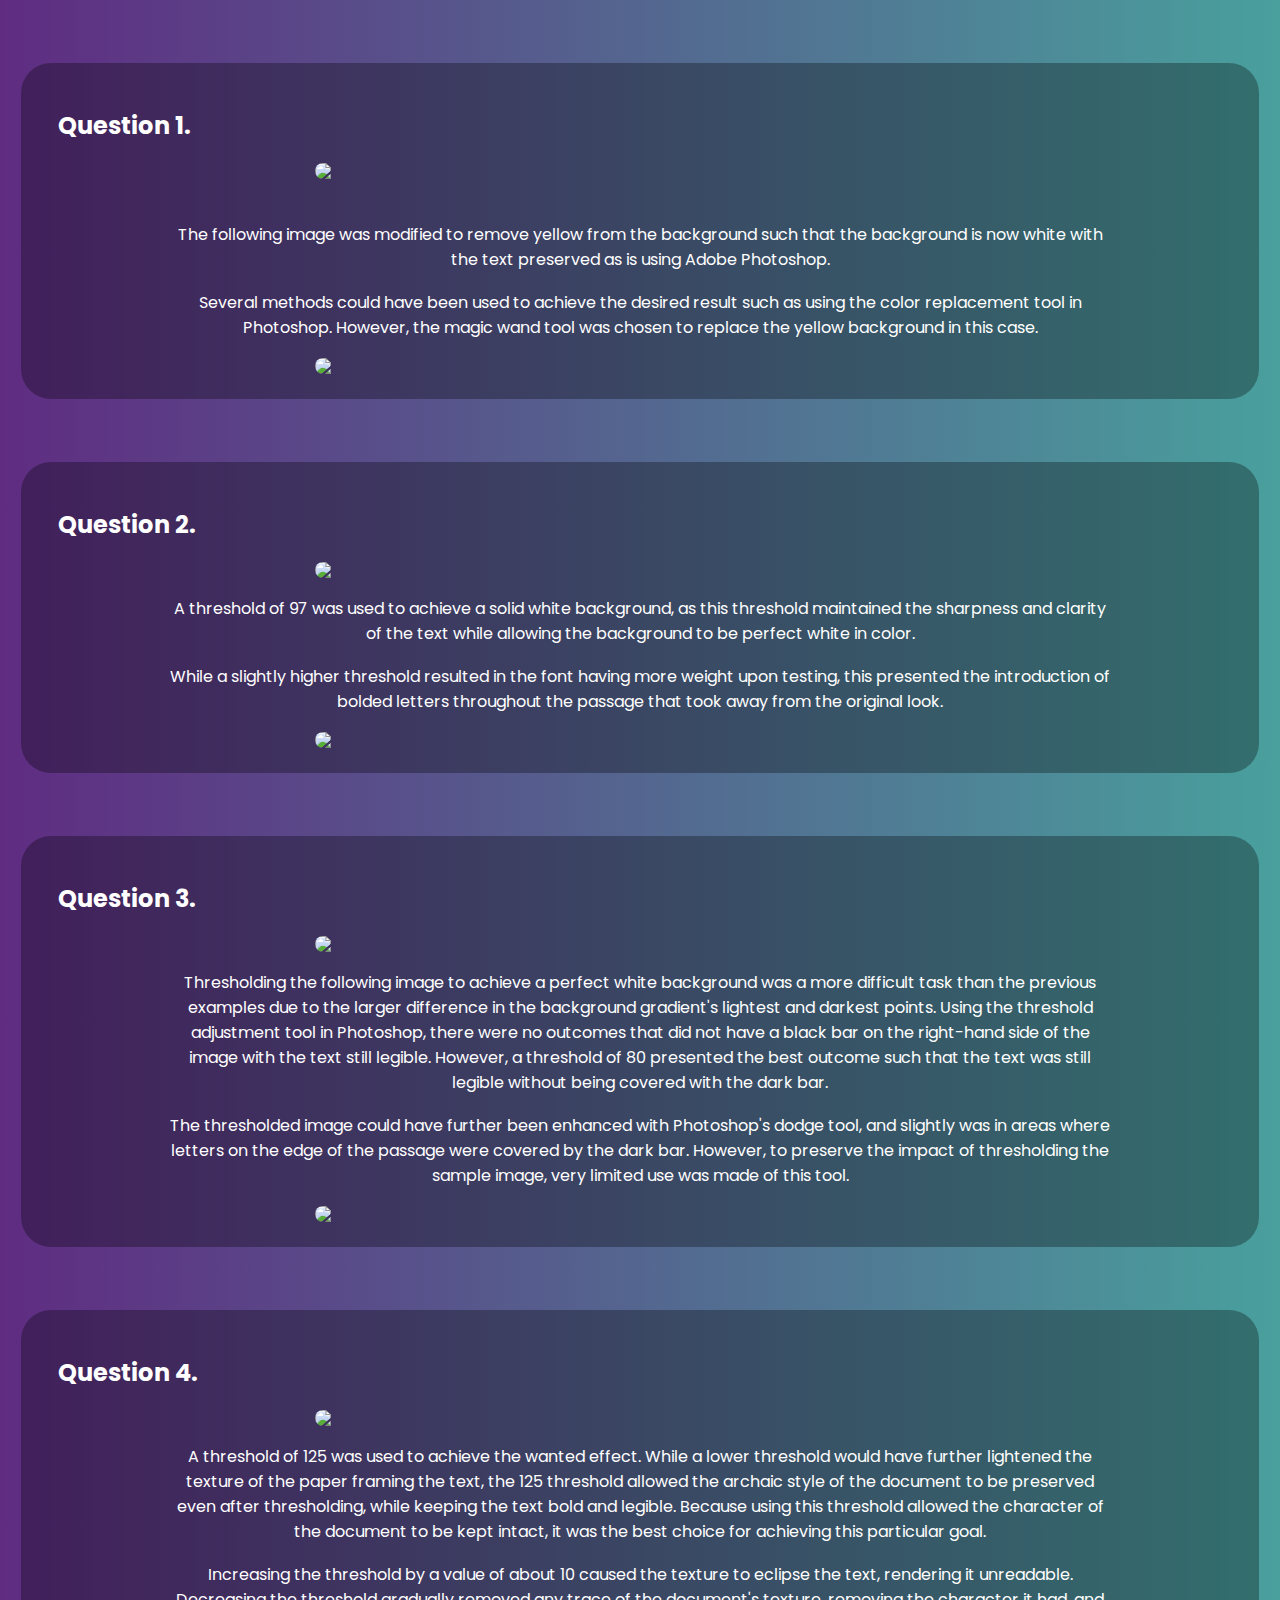
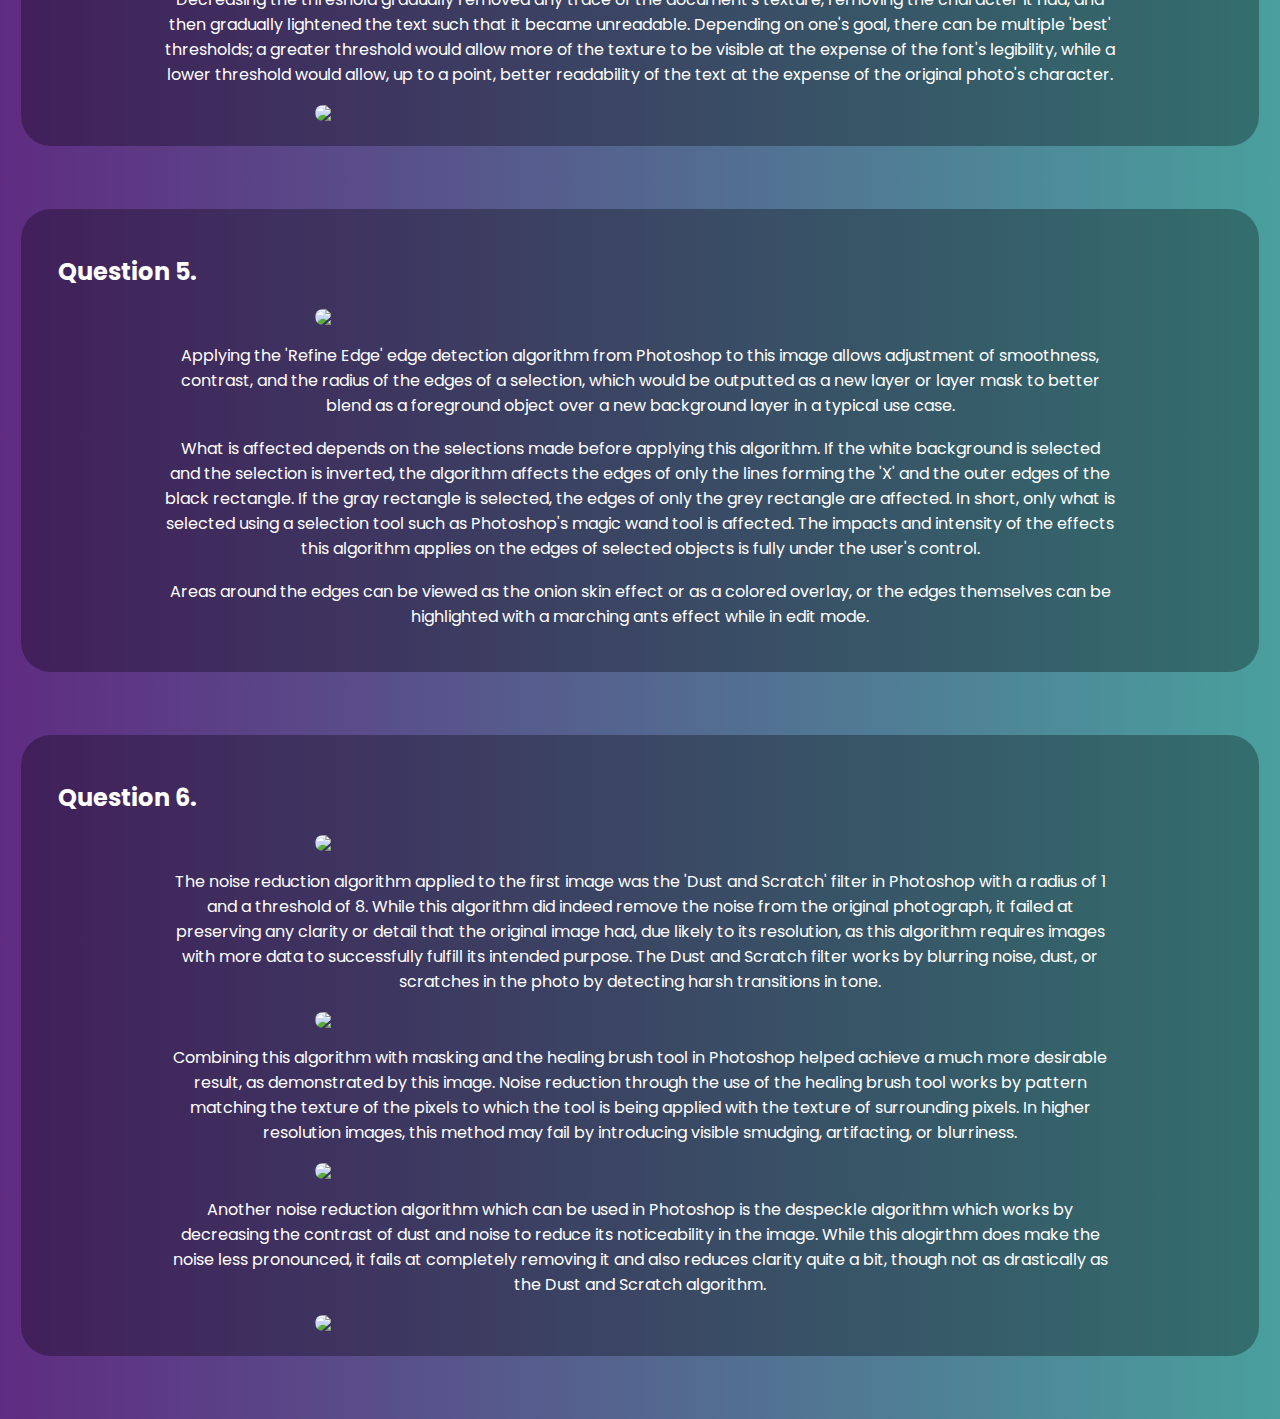
==== A2.html @ 1d4186e1 "Add files via upload" ====
<!DOCTYPE html>
<html lang="en">
<head>
    <meta charset="UTF-8">
    <meta name="viewport" content="width=device-width, initial-scale=1.0">
    <title>Assignment 2</title>
    <link rel="stylesheet" href="styles_secondary.css">
</head>
<body>
    <div id="Q1">
        <h2>
            Question 1.
        </h2>
        <img src = "./Media/A2/text1.png">
        <br>
        <p>
            The following image was modified to remove yellow from the background such that the background is now white with the text preserved as is using Adobe Photoshop.
        </p>
        <p>
            Several methods could have been used to achieve the desired result such as using the color replacement tool in Photoshop.
            However, the magic wand tool was chosen to replace the yellow background in this case.
        </p>
        <img src = "./Media/A2/Q1.jpg">
    </div>

    <div id="Q2">
        <h2>
            Question 2.
        </h2>
        <img src="./Media/A2/t2.png">
        <p>
            A threshold of 97 was used to achieve a solid white background, as this threshold maintained the sharpness and clarity of the text while allowing the background to be perfect white in color.
        </p>
        <p>
            While a slightly higher threshold resulted in the font having more weight upon testing, this presented the introduction of bolded letters throughout the passage that took away from the original look.
        </p>
        
        <img src="./Media/A2/Q2_T97.jpg">
    </div>

    <div id="Q3">
        <h2>
            Question 3.
        </h2>
        <img src="./Media/A2/t3.png">
        <p>
            Thresholding the following image to achieve a perfect white background was a more difficult task than the previous examples due to the larger difference in the background gradient's 
            lightest and darkest points. Using the threshold adjustment tool in Photoshop, there were no outcomes that did not have a black bar on the right-hand side of the image with the text still legible. However, a threshold of 80
            presented the best outcome such that the text was still legible without being covered with the dark bar.
        </p>
        <p>
            The thresholded image could have further been enhanced with Photoshop's dodge tool, and slightly was in areas where letters on the edge of the passage were covered by the dark bar. However, to preserve the impact of 
            thresholding the sample image, very limited use was made of this tool.
        </p>
        <img src="./Media/A2/Q3_T80.jpg">
    </div>

    <div id="Q4">
        <h2>
            Question 4.
        </h2>
        <img src="./Media/A2/barbotan.jpg">
        <p>
            A threshold of 125 was used to achieve the wanted effect. While a lower threshold would have further lightened the texture of the paper framing the text, the 125 threshold allowed the 
            archaic style of the document to be preserved even after thresholding, while keeping the text bold and legible. Because using this threshold allowed the character of the document to be 
            kept intact, it was the best choice for achieving this particular goal.
        </p>
        <p>
            Increasing the threshold by a value of about 10 caused the texture to eclipse the text, rendering it unreadable. Decreasing the threshold gradually removed any trace of the
            document's texture, removing the character it had, and then gradually lightened the text such that it became unreadable. Depending on one's goal, there can be multiple 'best' thresholds;
            a greater threshold would allow more of the texture to be visible at the expense of the font's legibility, while a lower threshold would allow, up to a point, better readability
            of the text at the expense of the original photo's character. 

        </p>
        <img src = "./Media/A2/Q4_T125.jpg">
    </div>

    <div id="Q5">
        <h2>
            Question 5.
        </h2>
        <img src="./Media/A2/lines.png">
        <p>
            Applying the 'Refine Edge' edge detection algorithm from Photoshop to this image allows adjustment of smoothness, contrast, and the radius of the edges of a selection, which would
            be outputted as a new layer or layer mask to better blend as a foreground object over a new background layer in a typical use case.
        </p>
        <p>
            What is affected depends on the selections made before applying this algorithm. If the white background is selected and the selection is inverted, the algorithm affects the edges
            of only the lines forming the 'X' and the outer edges of the black rectangle. If the gray rectangle is selected, the edges of only the grey rectangle are affected. In short, only what is selected
            using a selection tool such as Photoshop's magic wand tool is affected. The impacts and intensity of the effects this algorithm applies on the edges of selected objects is fully under the user's control.  
        </p>

        <p>
            Areas around the edges can be viewed as the onion skin effect or as a colored overlay, or the edges themselves can be highlighted with a marching ants effect while in edit mode.
        </p>
    </div>

    <div id="Q6">
        <h2>
            Question 6.
        </h2>
        <img src = "./Media/A2/towera.png">
        <p>
            The noise reduction algorithm applied to the first image was the 'Dust and Scratch' filter in Photoshop with a radius of 1 and a threshold of 8. While this algorithm did indeed remove the noise from the original photograph, it failed
            at preserving any clarity or detail that the original image had, due likely to its resolution, as this algorithm requires images with more data to successfully fulfill its intended purpose. The Dust and Scratch filter works by blurring 
            noise, dust, or scratches in the photo by detecting harsh transitions in tone.
        </p>
        <img src = "./Media/A2/DustScratches.jpg">
        <p>
            Combining this algorithm with masking and the healing brush tool in Photoshop helped achieve a much more desirable result, as demonstrated by this image. Noise reduction through the use of the healing brush tool works by pattern
            matching the texture of the pixels to which the tool is being applied with the texture of surrounding pixels. In higher resolution images, this method may fail by introducing visible smudging, artifacting, or blurriness.
        </p>
        <img src = "./Media/A2/DustScratches2.jpg">

        <p>
            Another noise reduction algorithm which can be used in Photoshop is the despeckle algorithm which works by decreasing the contrast of dust and noise to reduce its noticeability in the image. While this alogirthm does make 
            the noise less pronounced, it fails at completely removing it and also reduces clarity quite a bit, though not as drastically as the Dust and Scratch algorithm.
        </p>

        <img src="./Media/A2/DustScratches3.jpg">
    </div>
    
</body>
</html>
---- styles_secondary.css ----
@import url('https://fonts.googleapis.com/css2?family=Poppins:wght@300;400&display=swap');
html{
    box-sizing: border-box;
    margin: 0;
    padding: 0;
    background: #5f2c82;
    background: -webkit-linear-gradient(to right, #49a09d, #5f2c82);
    background: linear-gradient(to left, #49a09d, #5f2c82); 
    font-family: 'Poppins', sans-serif;
    color: white;
}


#About, #Contact{
    margin: 2% 30% 0px 30%;
    background-color: rgba(0, 0, 0, 0.3);
    padding: 2%;
    padding-top: 1%;
    border-radius: 30px;
    text-align: center;
    }

#about-img, #contact-img{
    font-size: 100px;
    text-align: center;
    margin-top: 8%;
    }

#Q1, #Q2, #Q3, #Q4, #Q5, #Q6{
    text-align: center;
    background-color: rgba(0, 0, 0, 0.3);
    margin: 5% 1% 5% 1%;
    padding: 2%;
    border-radius: 30px;
}

img{
    display: block;
    border-radius: 20px;
    margin-left: auto;
    margin-right: auto;
    width: 650px;
}

p{
    padding-left: 10%;
    padding-right: 10%;
    margin-top: 1.5%;
    margin-bottom: 1.5%;
}

h2{
    text-align: left;
    padding-left: 1%;
}
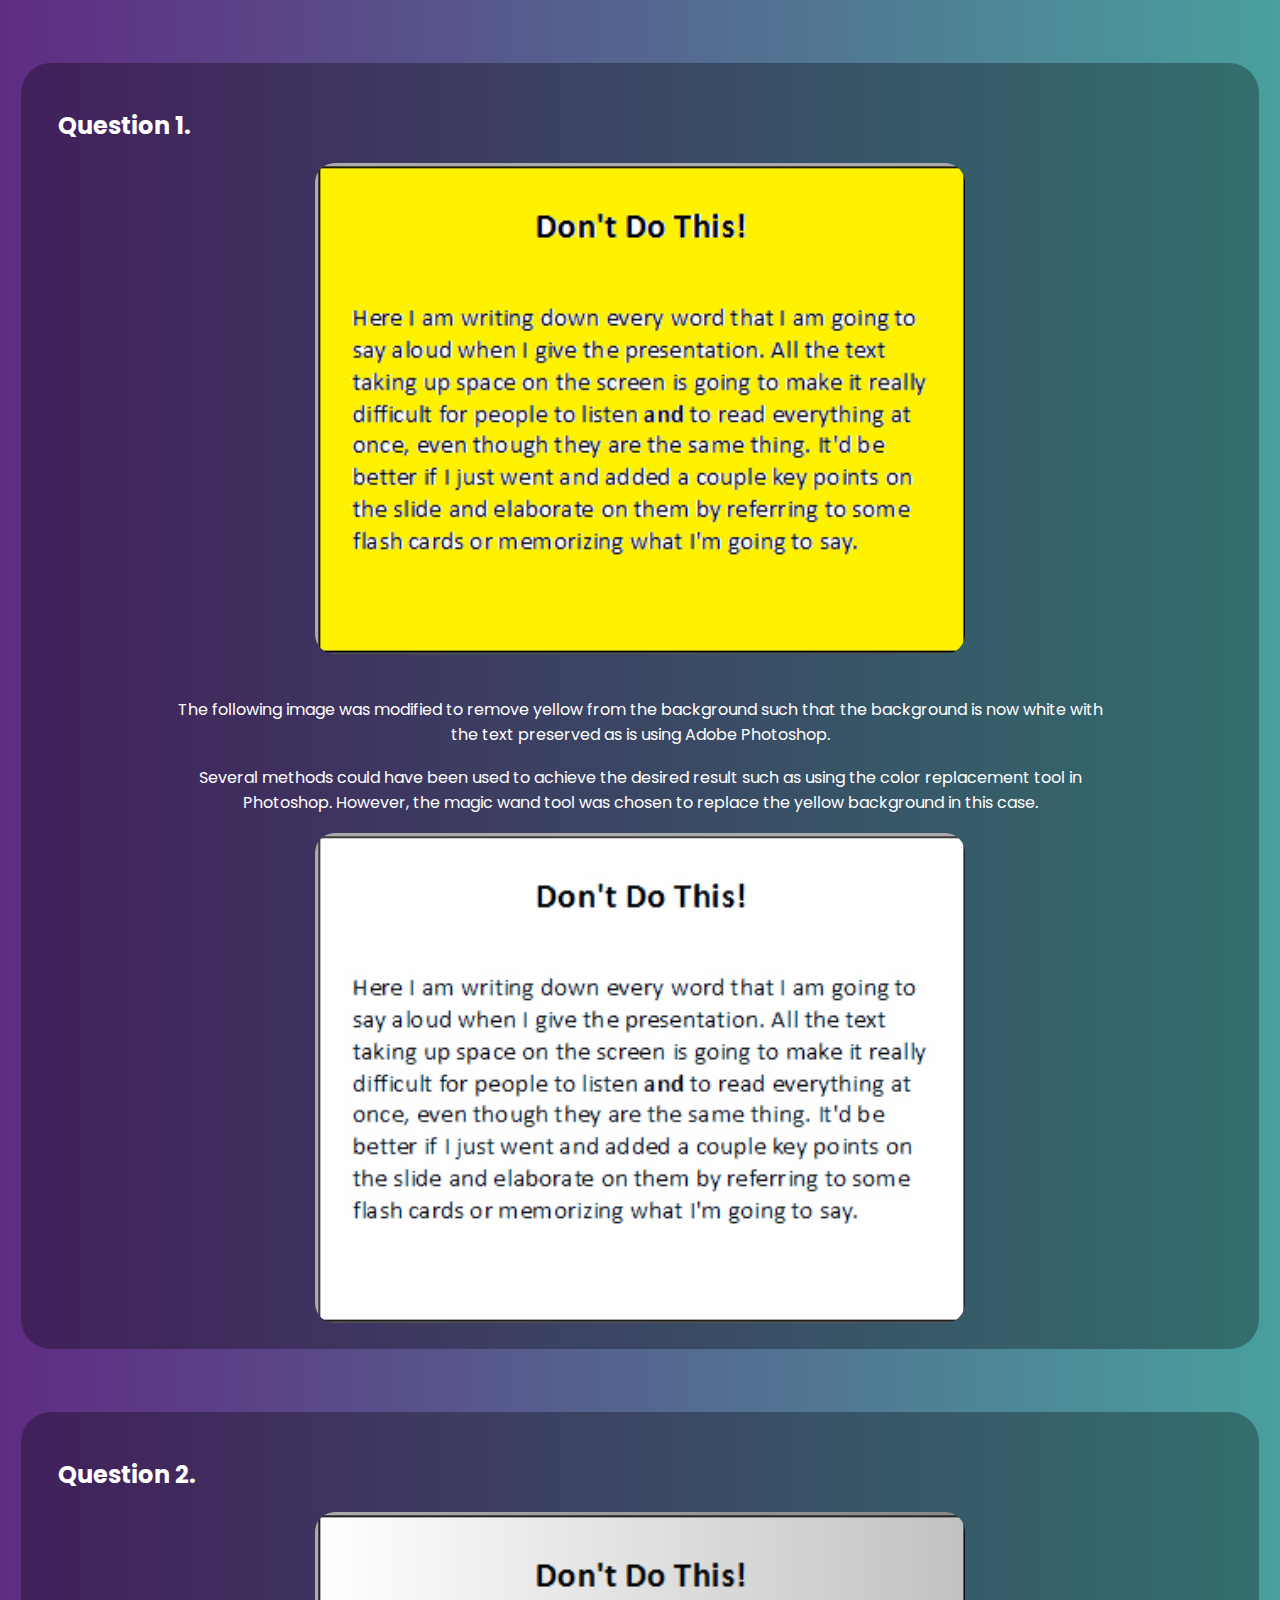
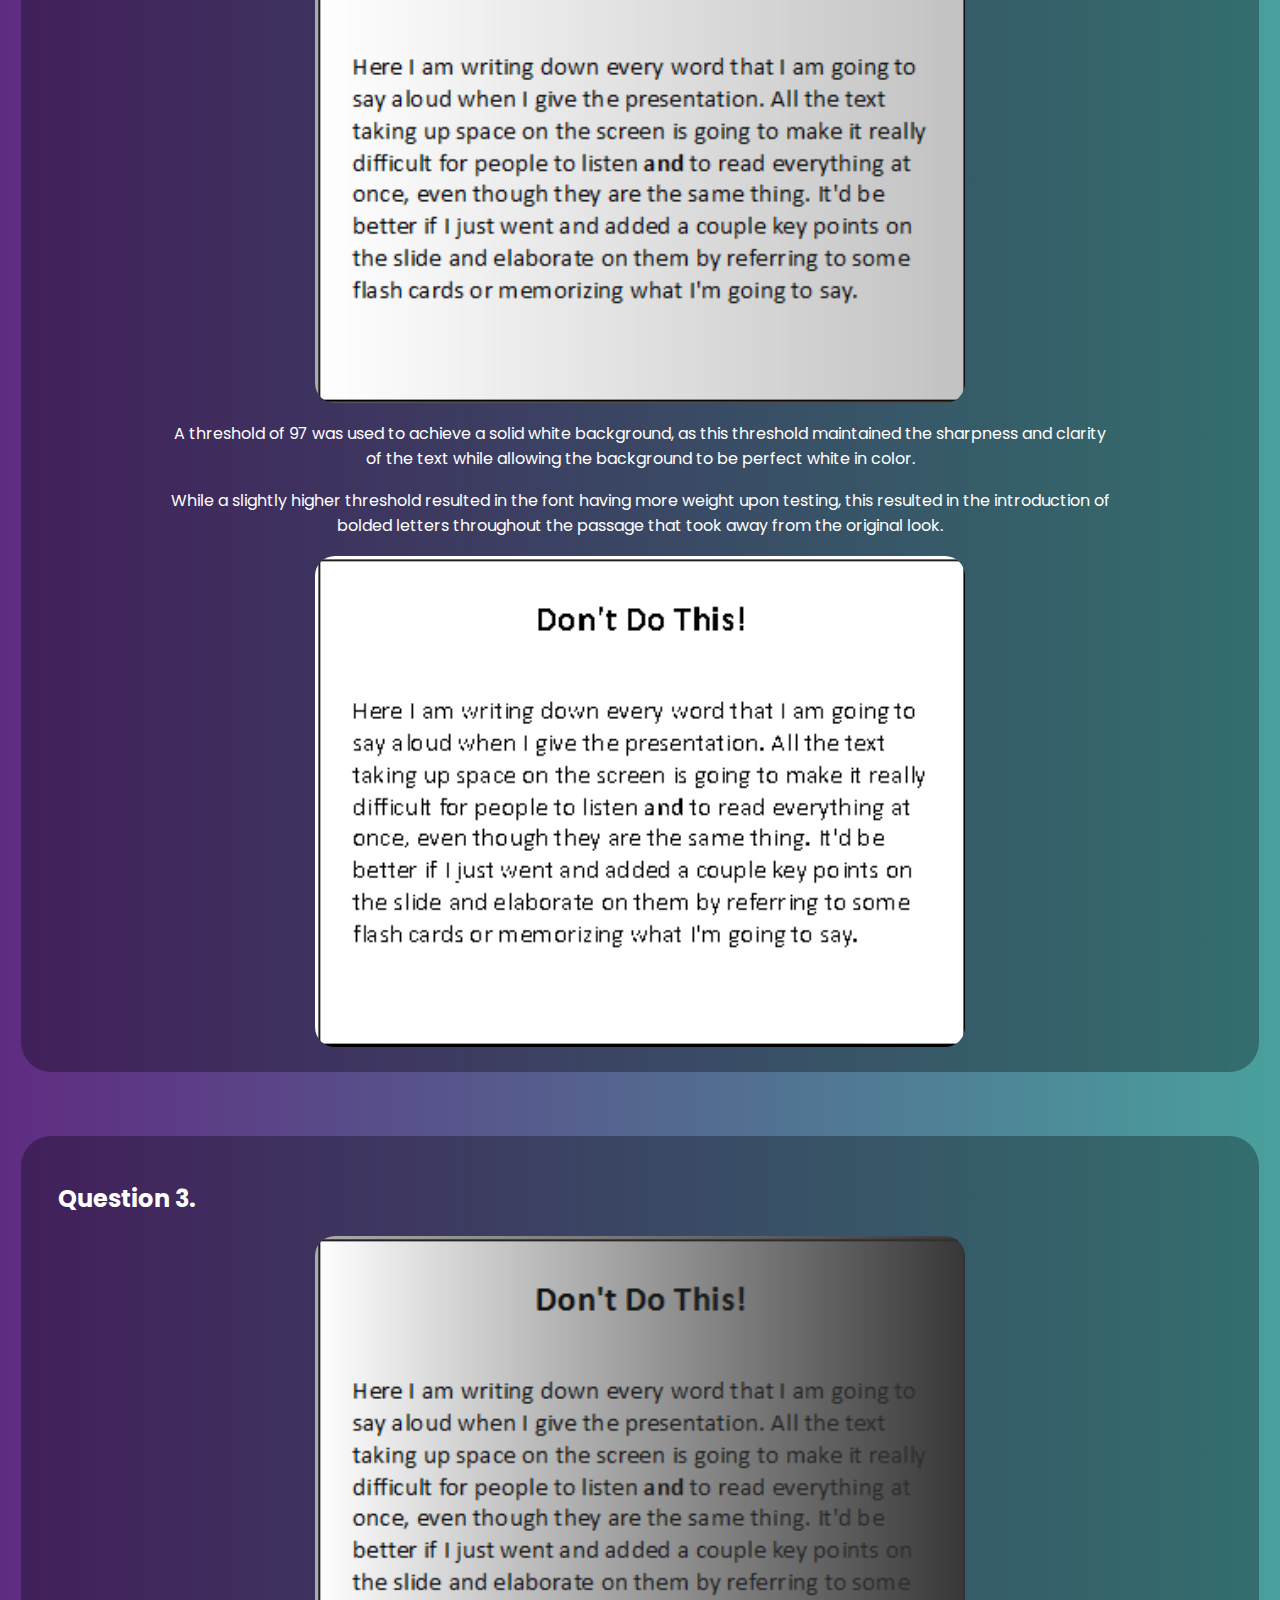
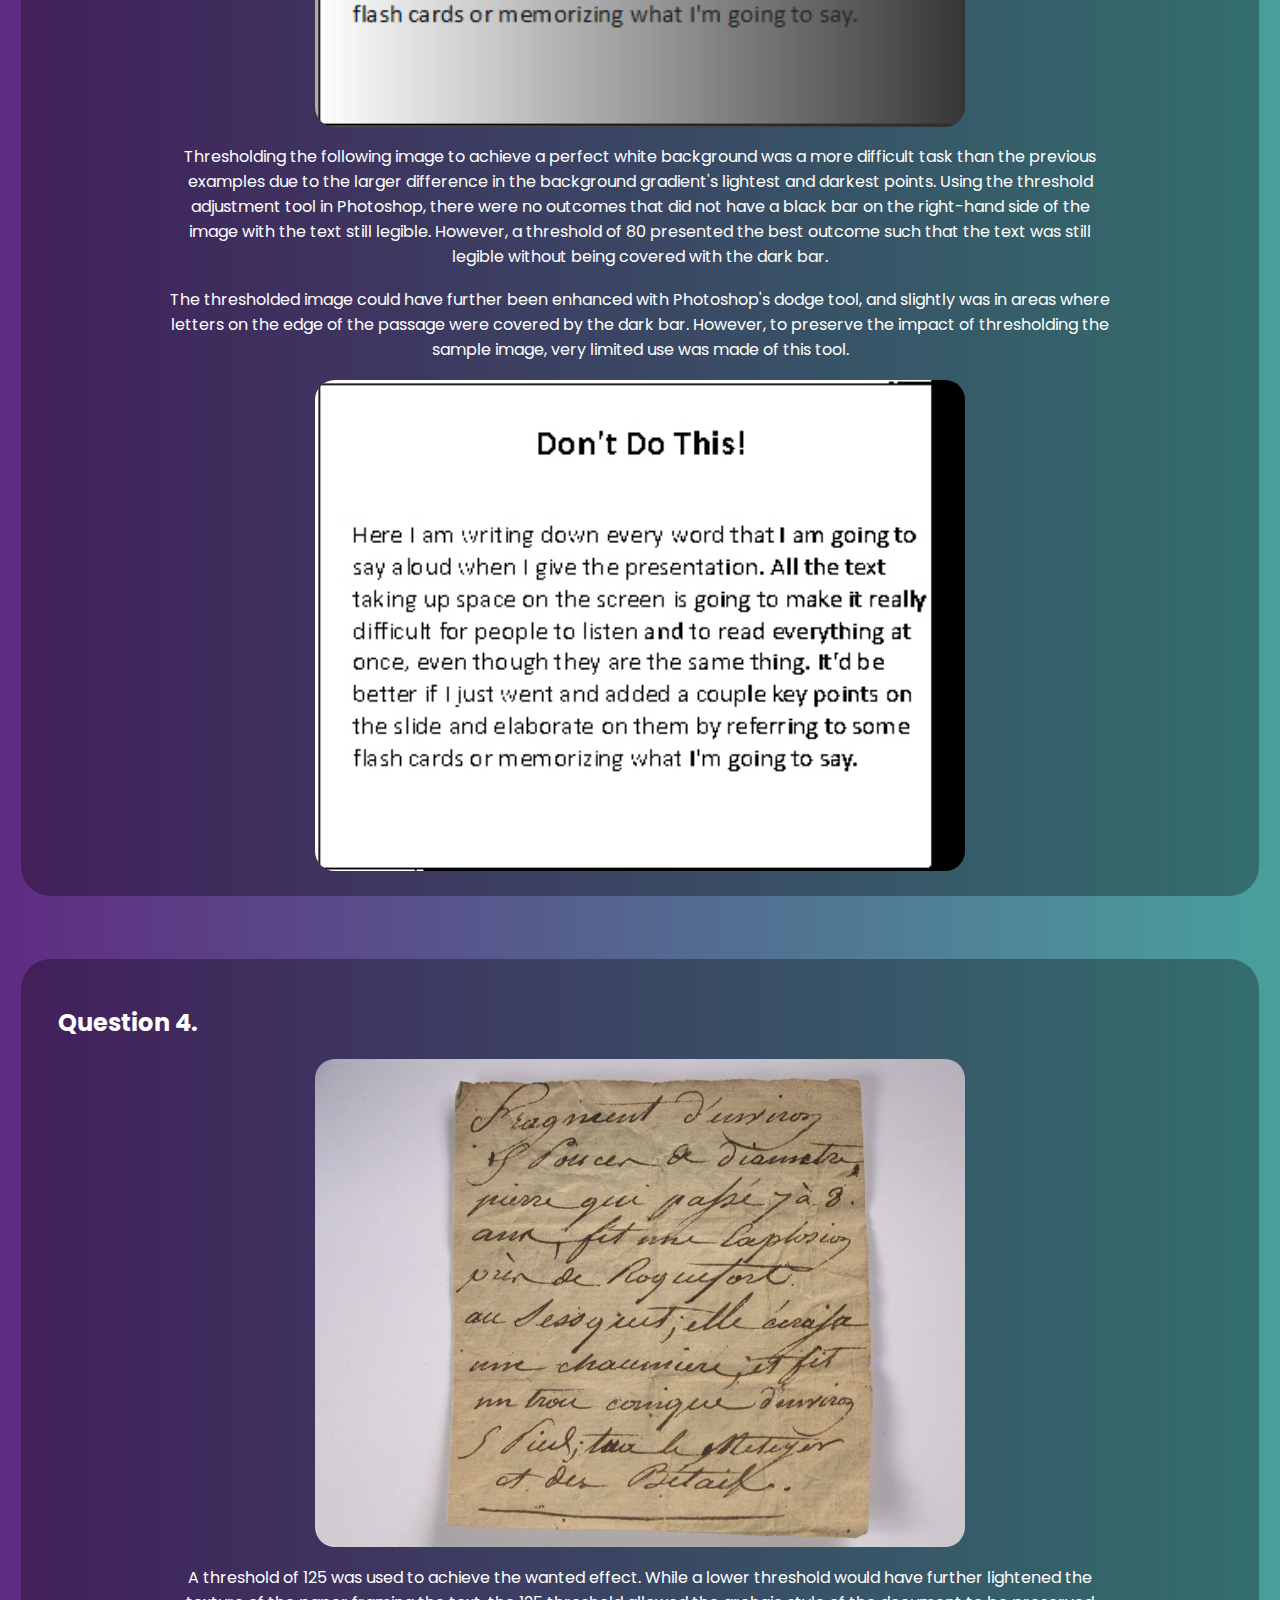
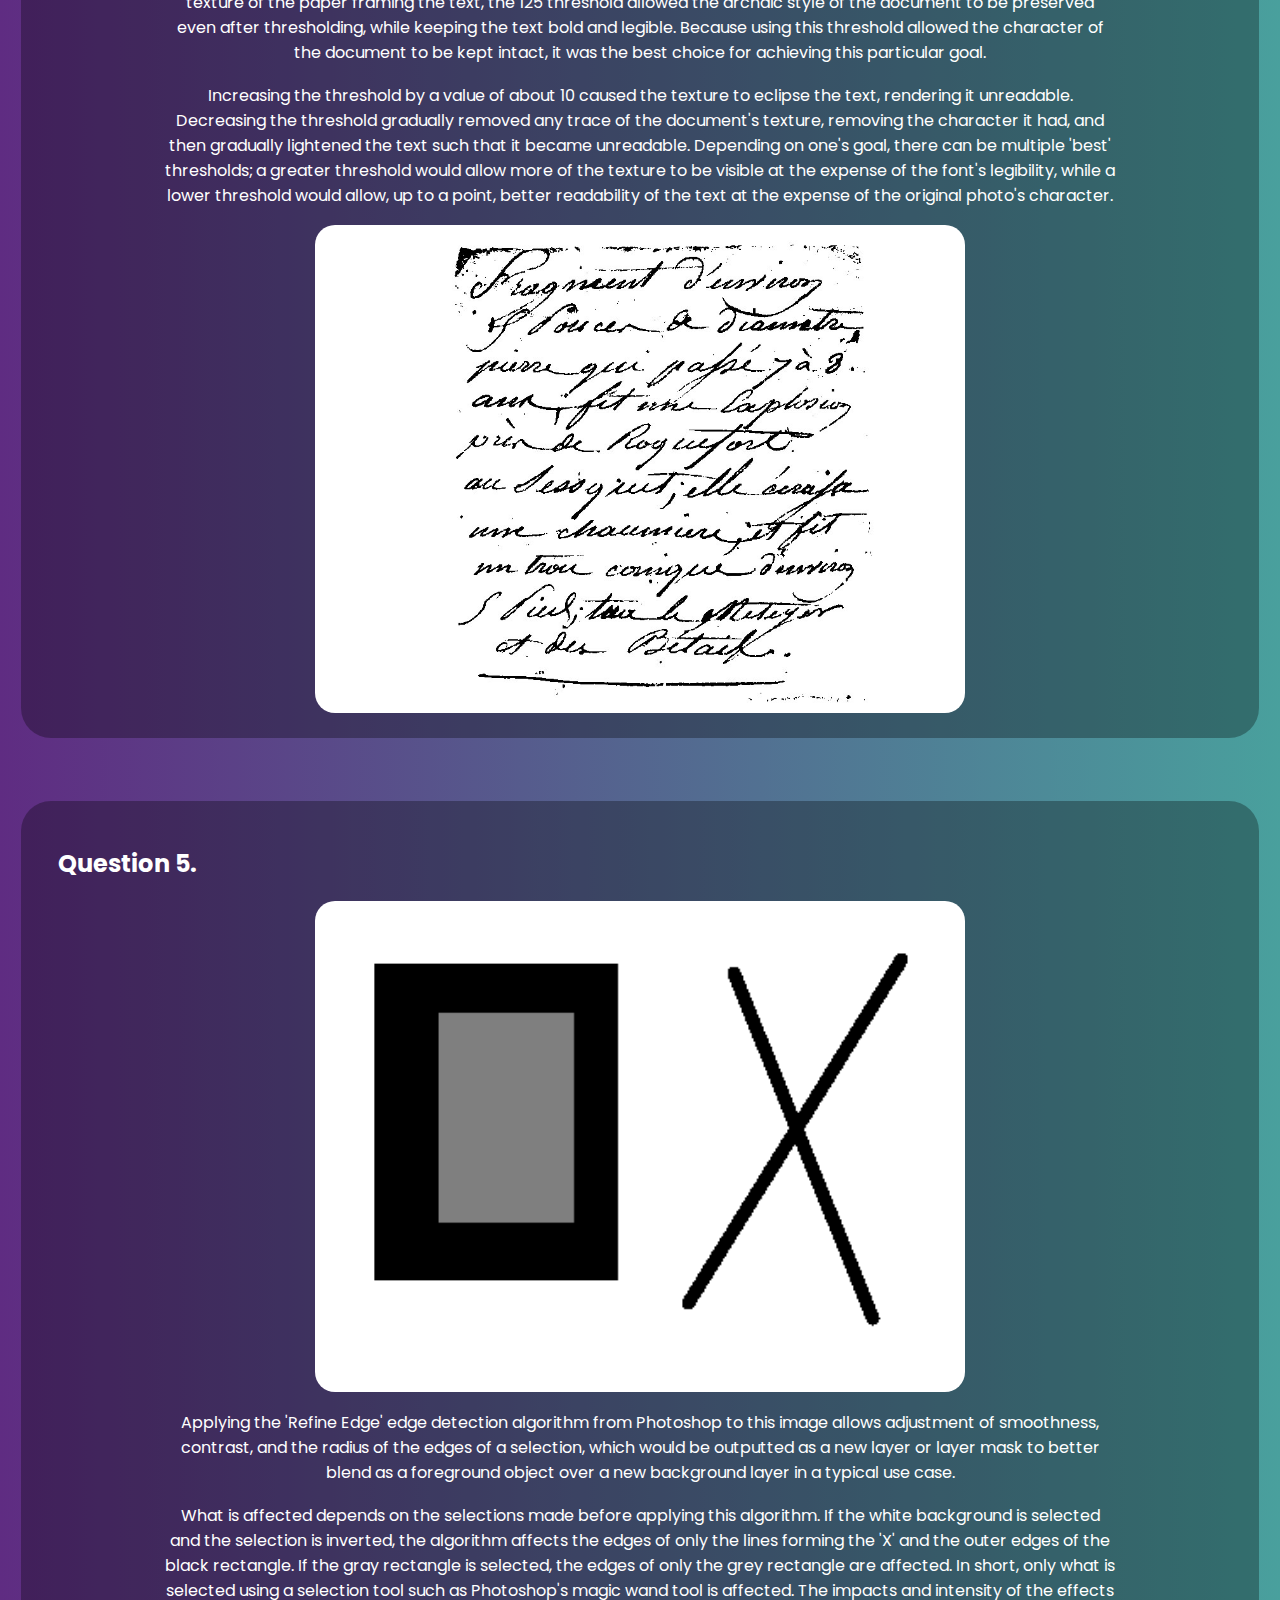
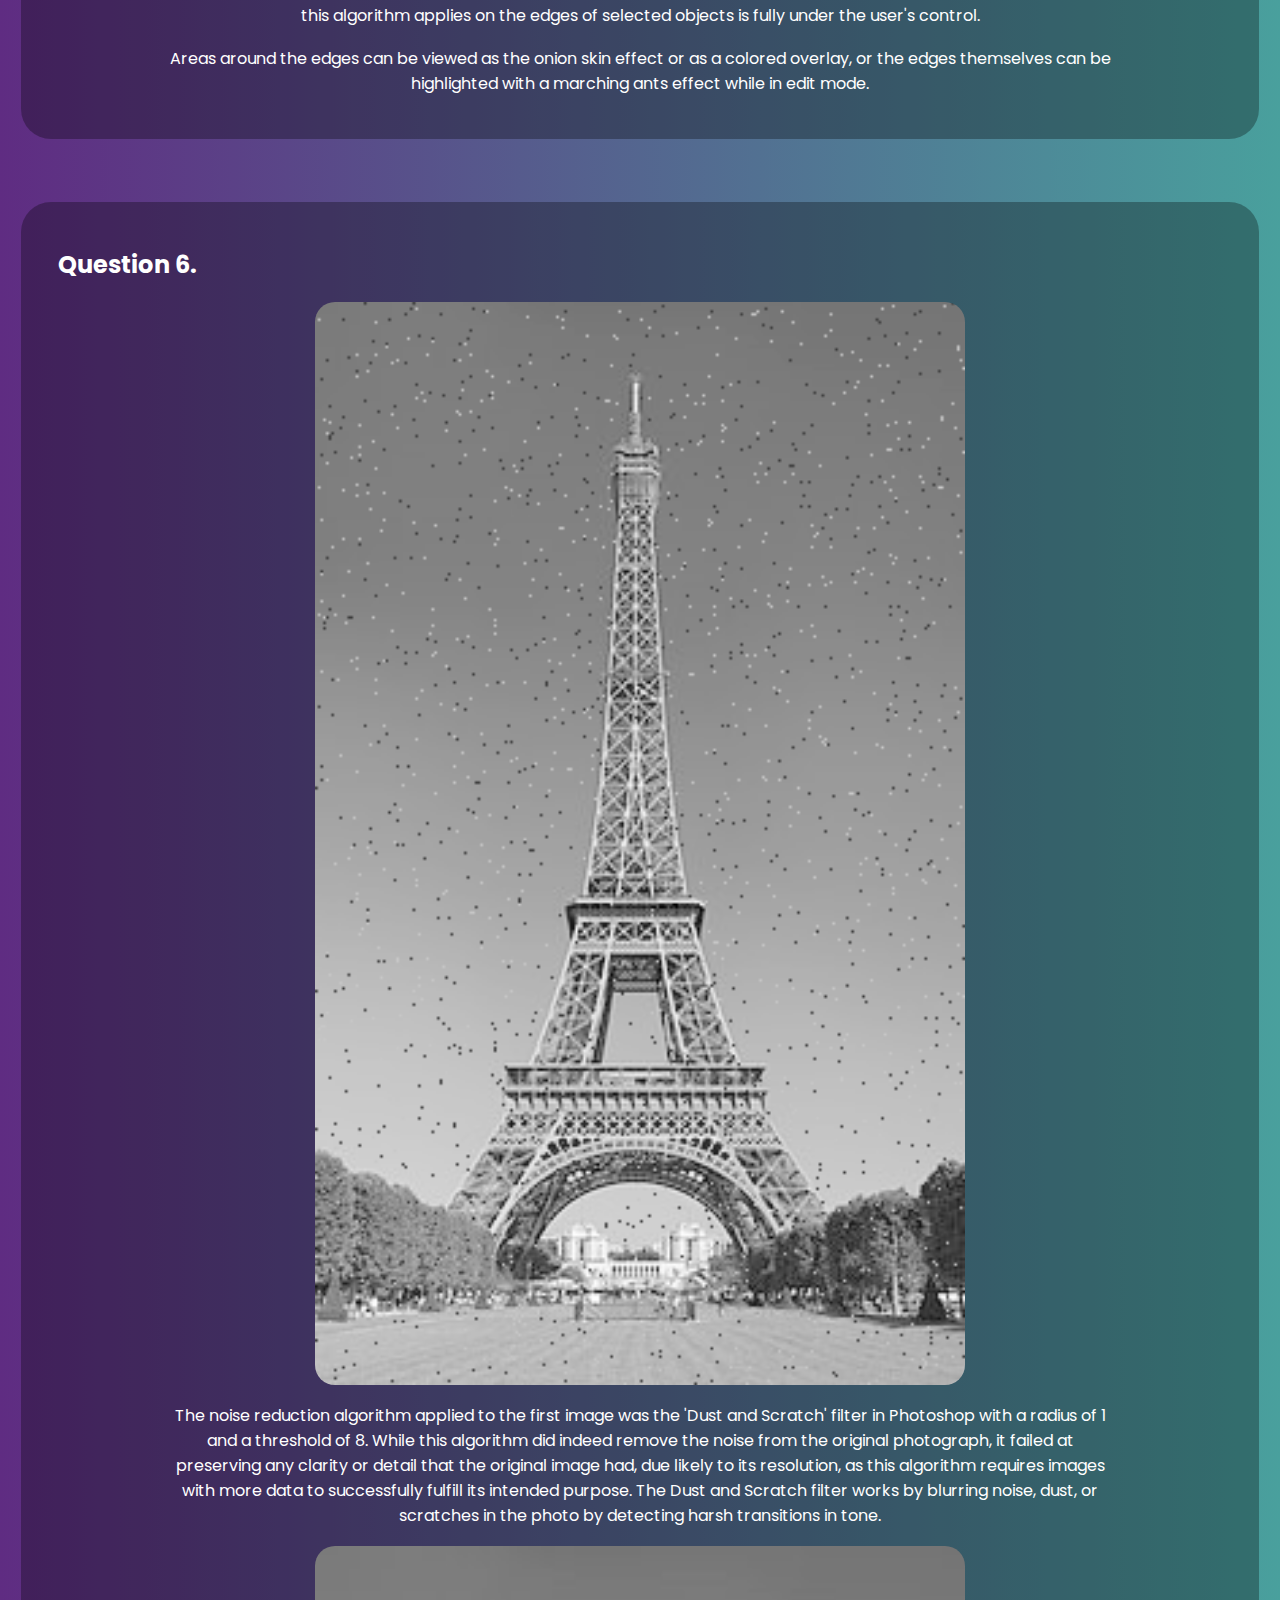
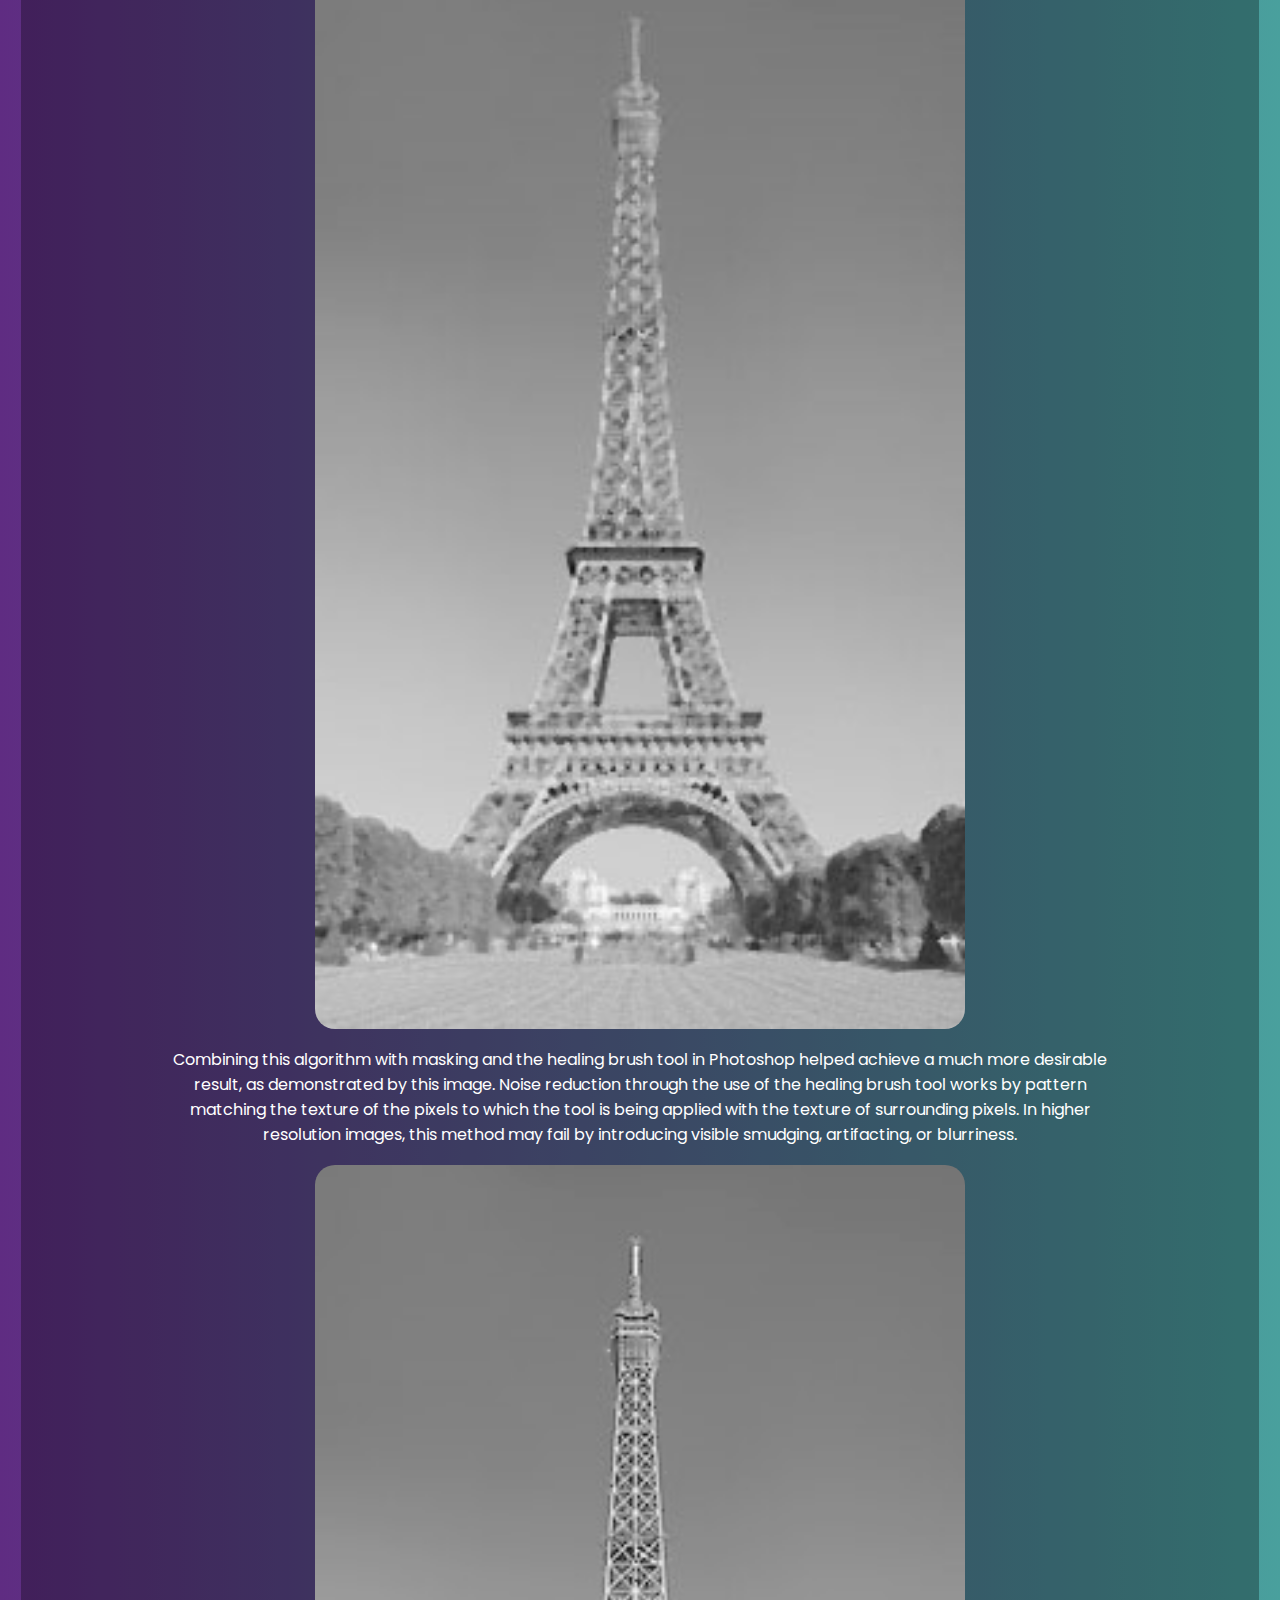
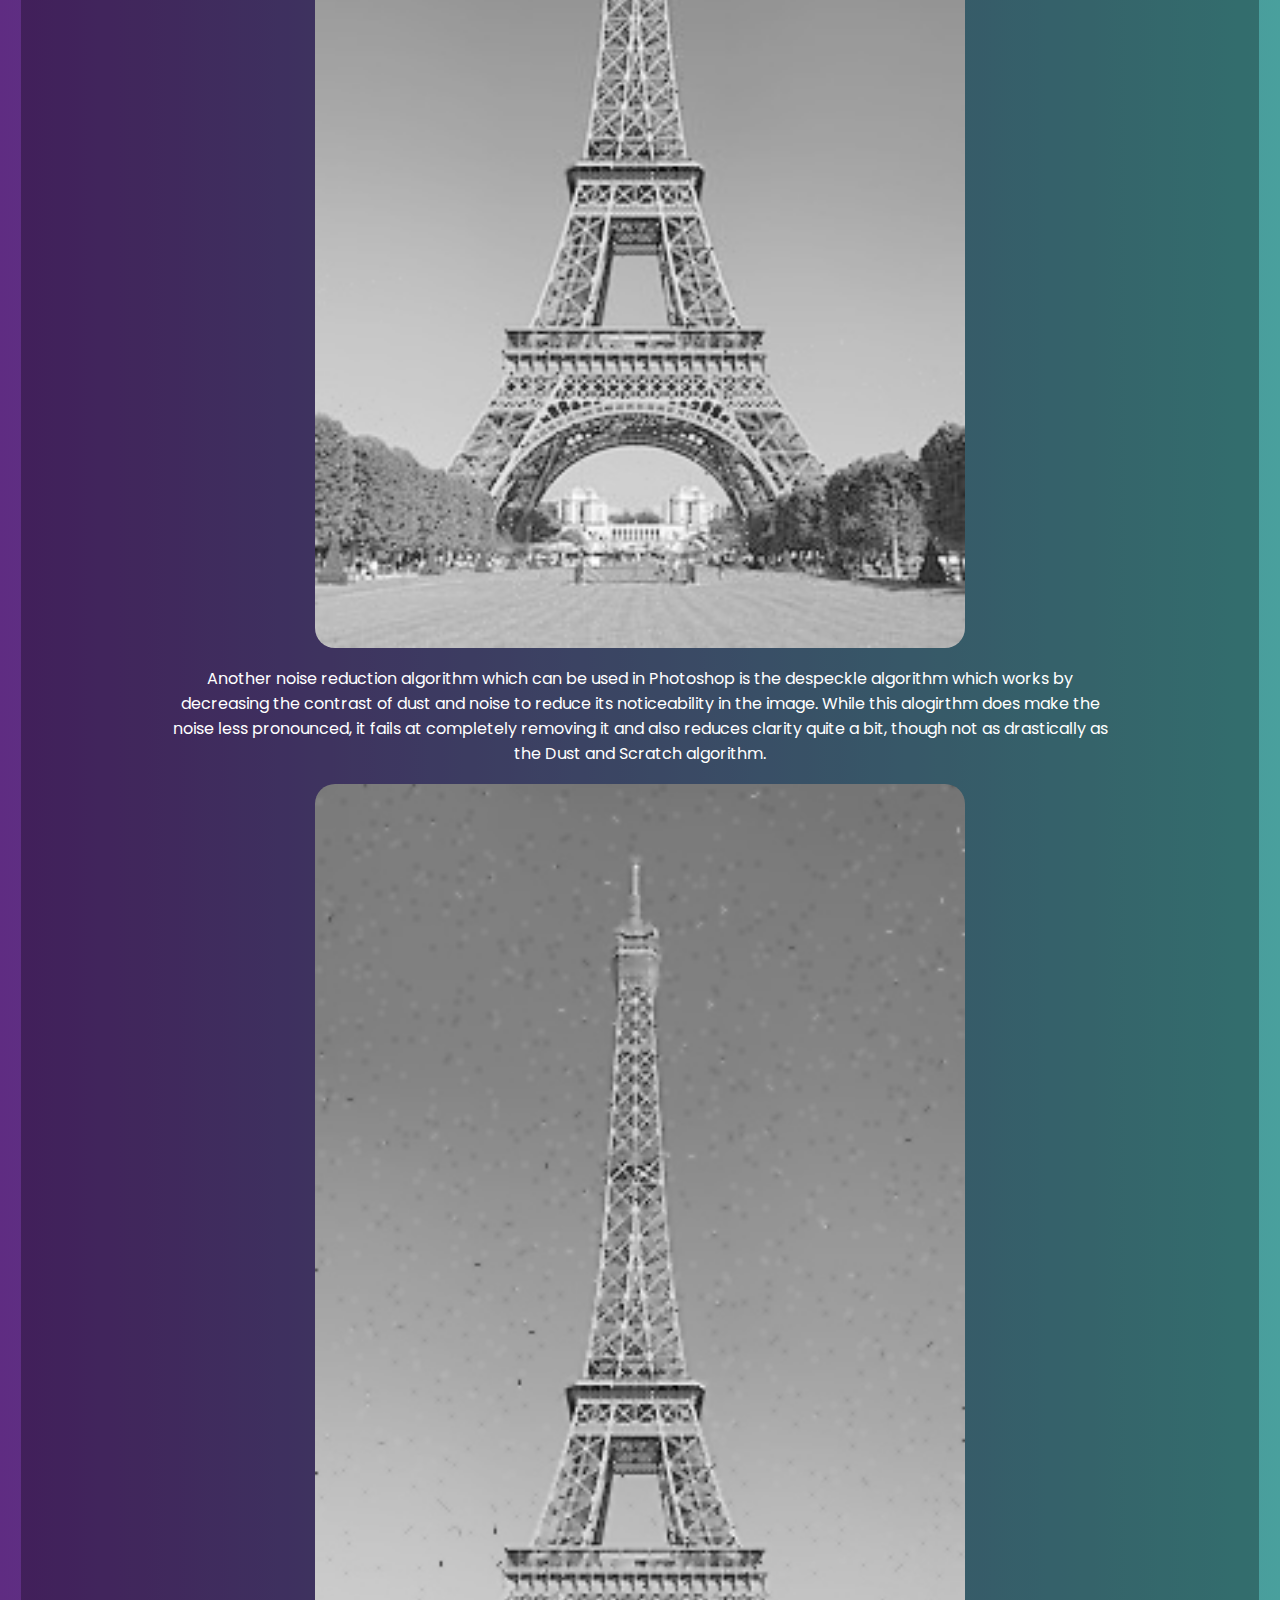
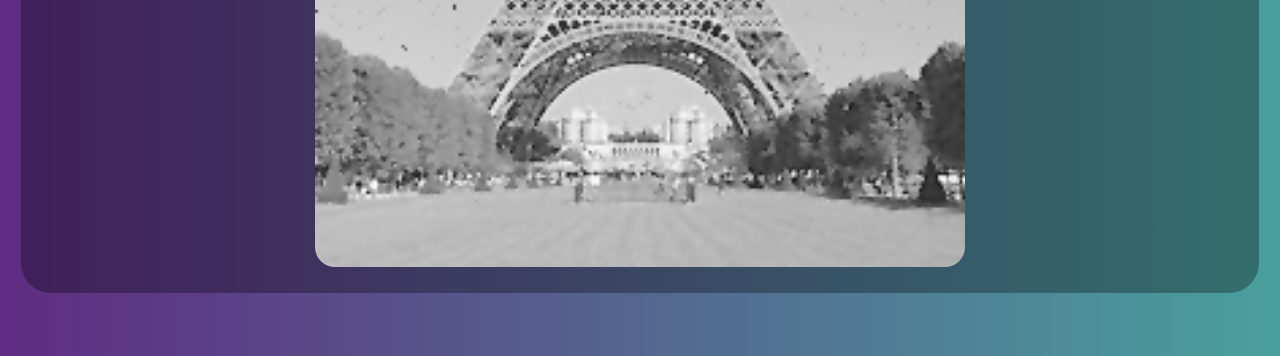
==== commit 9d143ef1: "Add files via upload" ====
--- a/A2.html
+++ b/A2.html
@@ -32,7 +32,7 @@
             A threshold of 97 was used to achieve a solid white background, as this threshold maintained the sharpness and clarity of the text while allowing the background to be perfect white in color.
         </p>
         <p>
-            While a slightly higher threshold resulted in the font having more weight upon testing, this presented the introduction of bolded letters throughout the passage that took away from the original look.
+            While a slightly higher threshold resulted in the font having more weight upon testing, this resulted in the introduction of bolded letters throughout the passage that took away from the original look.
         </p>
         
         <img src="./Media/A2/Q2_T97.jpg">
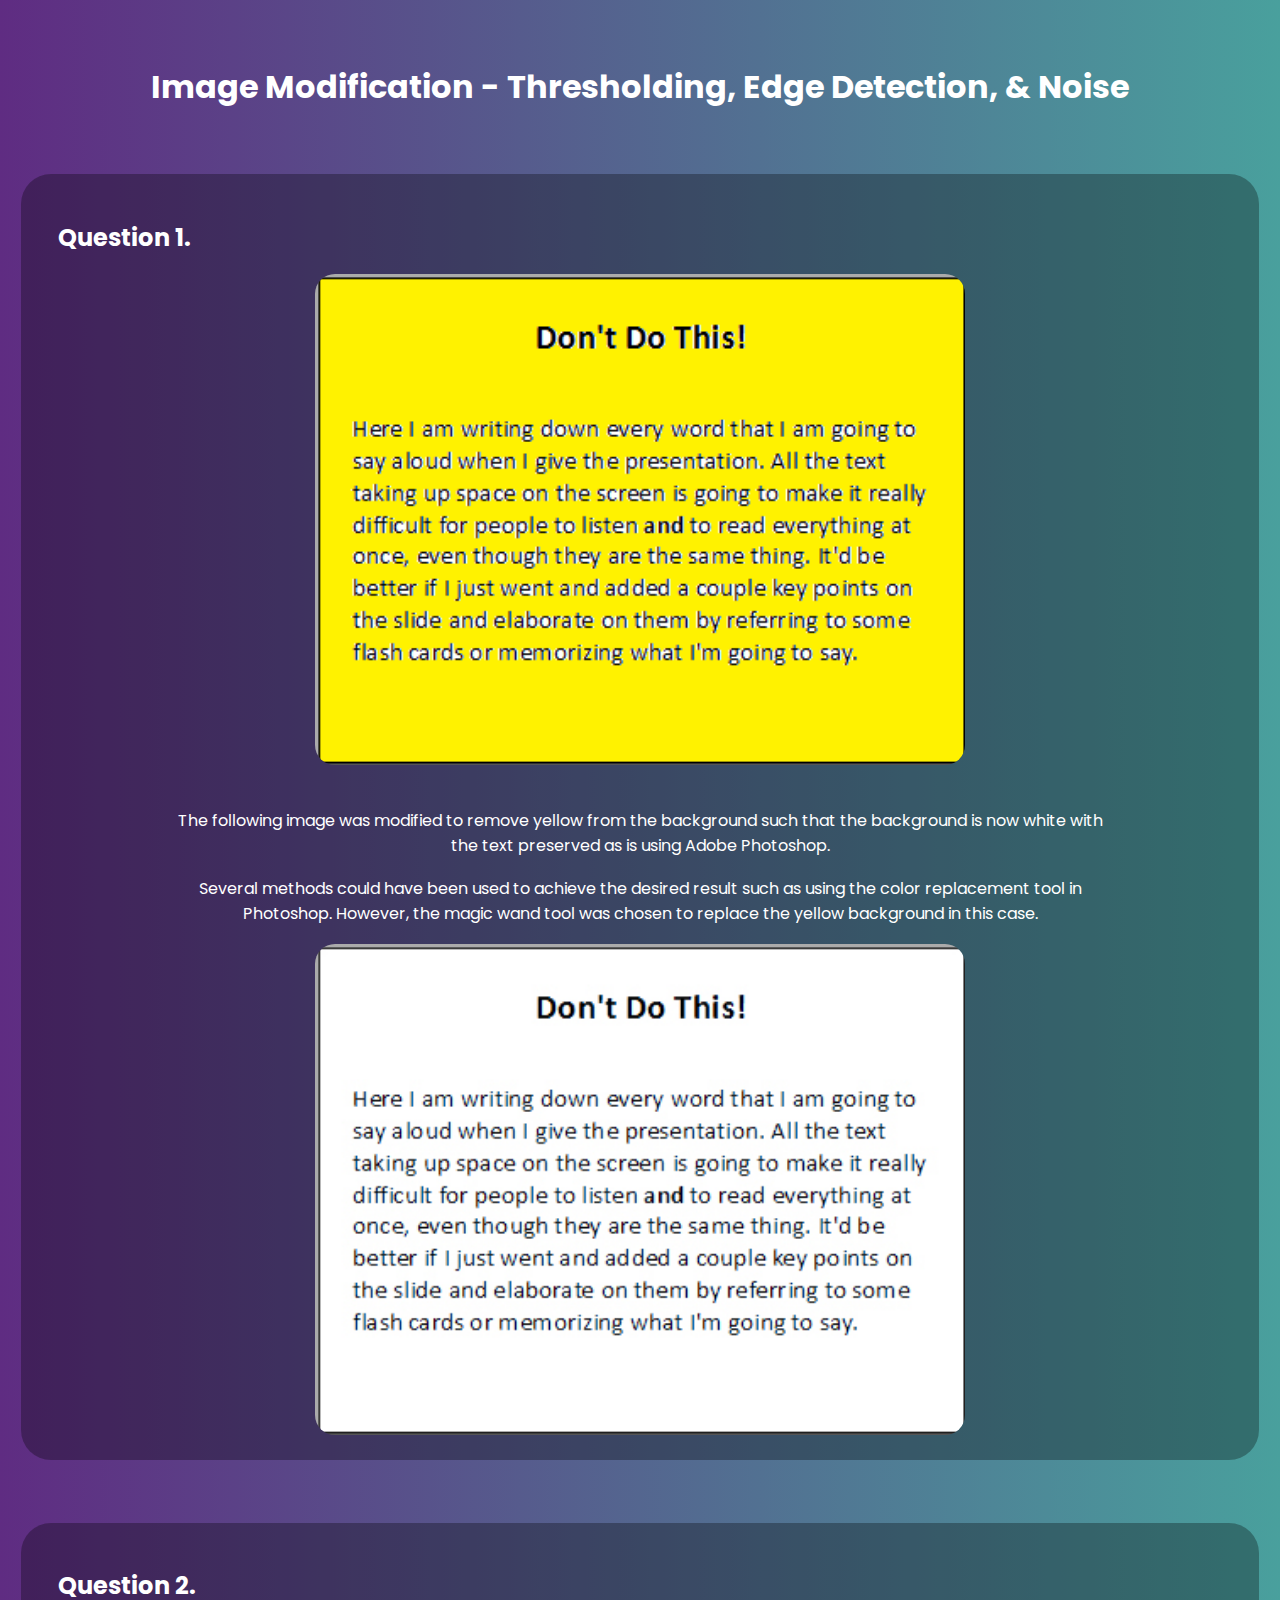
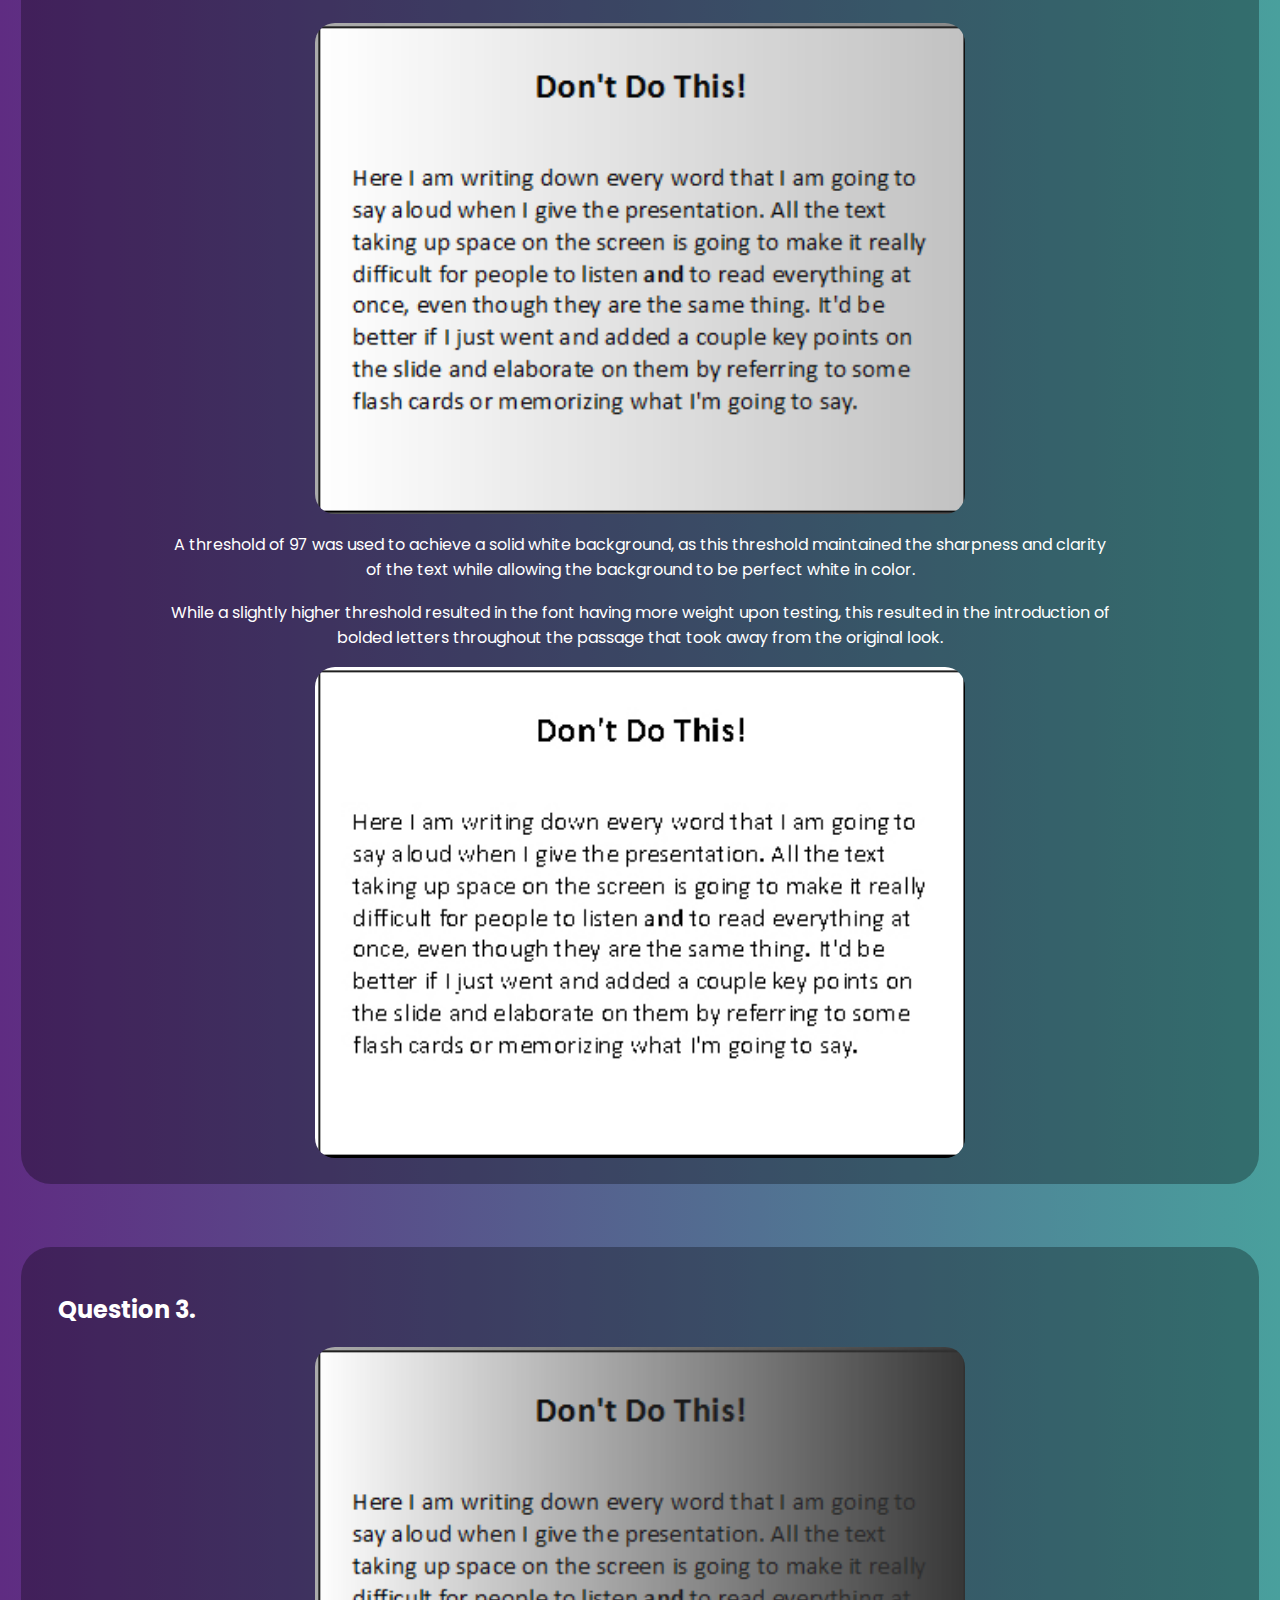
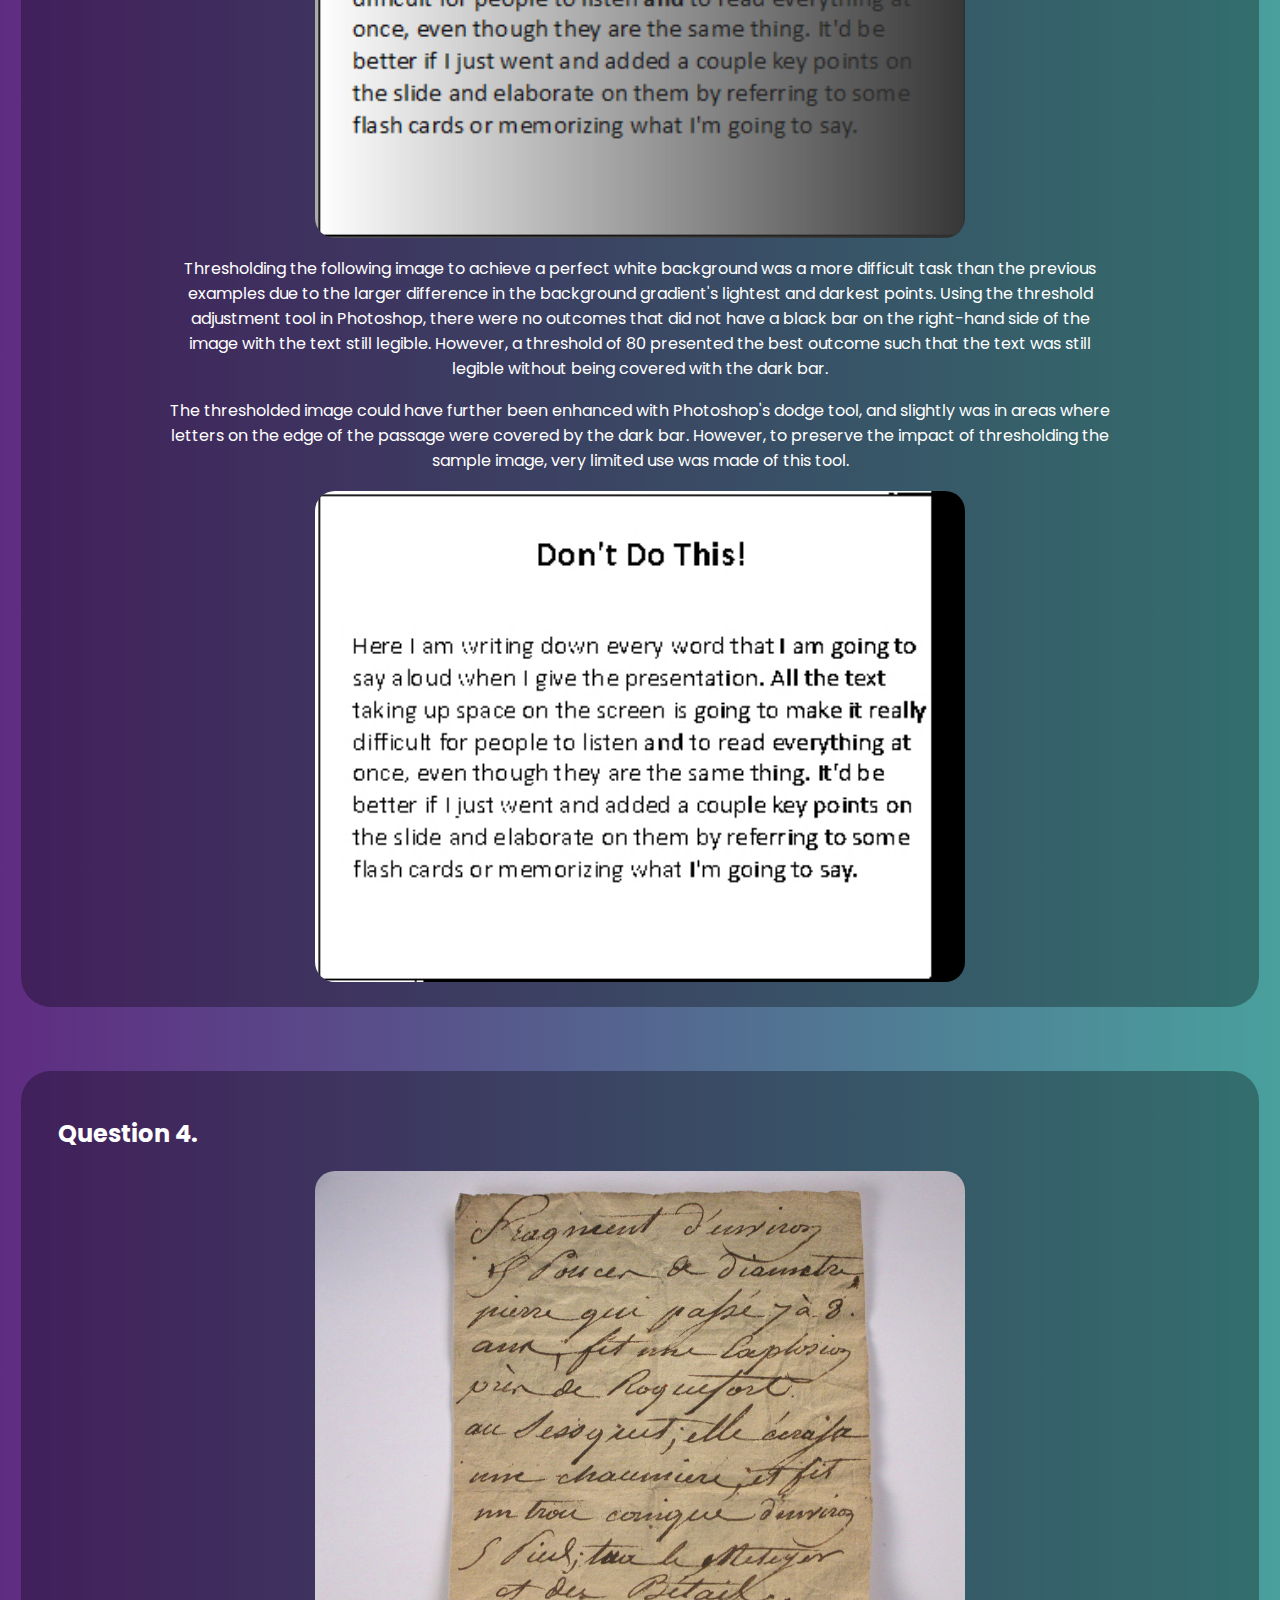
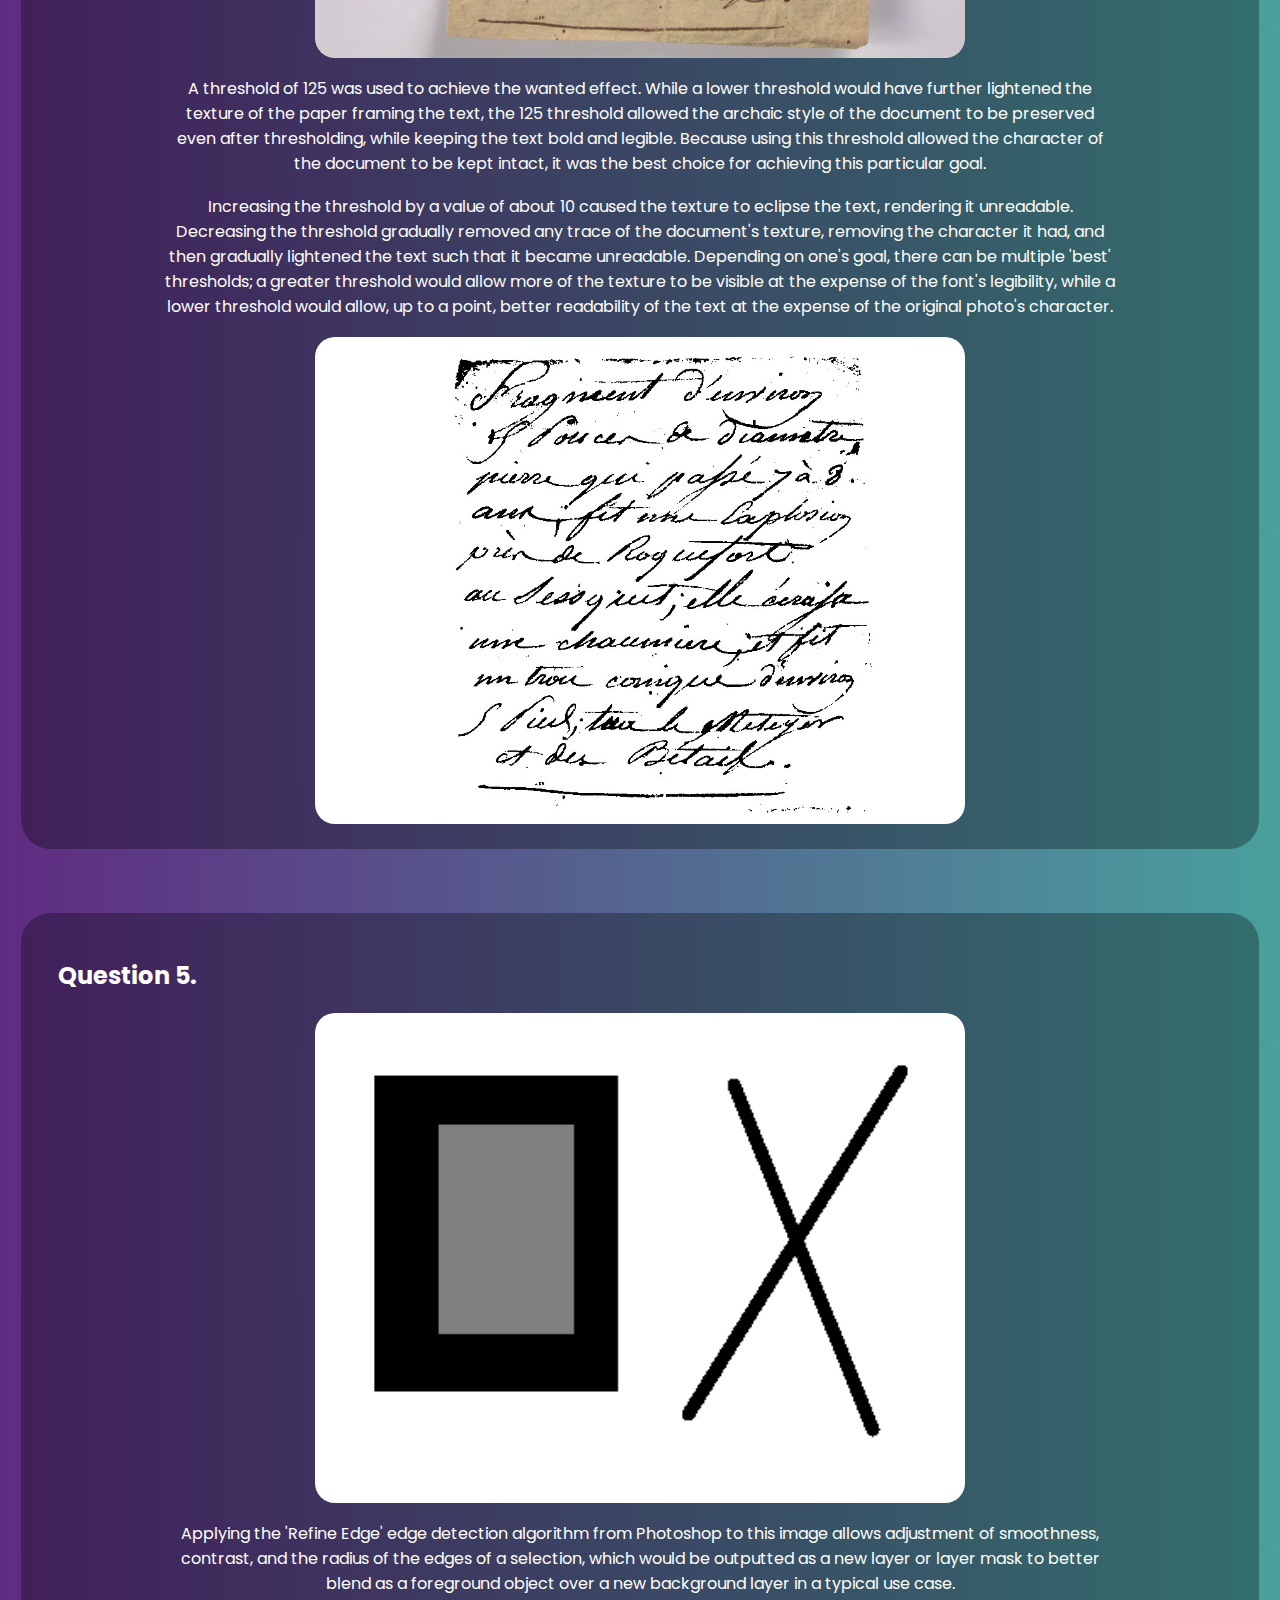
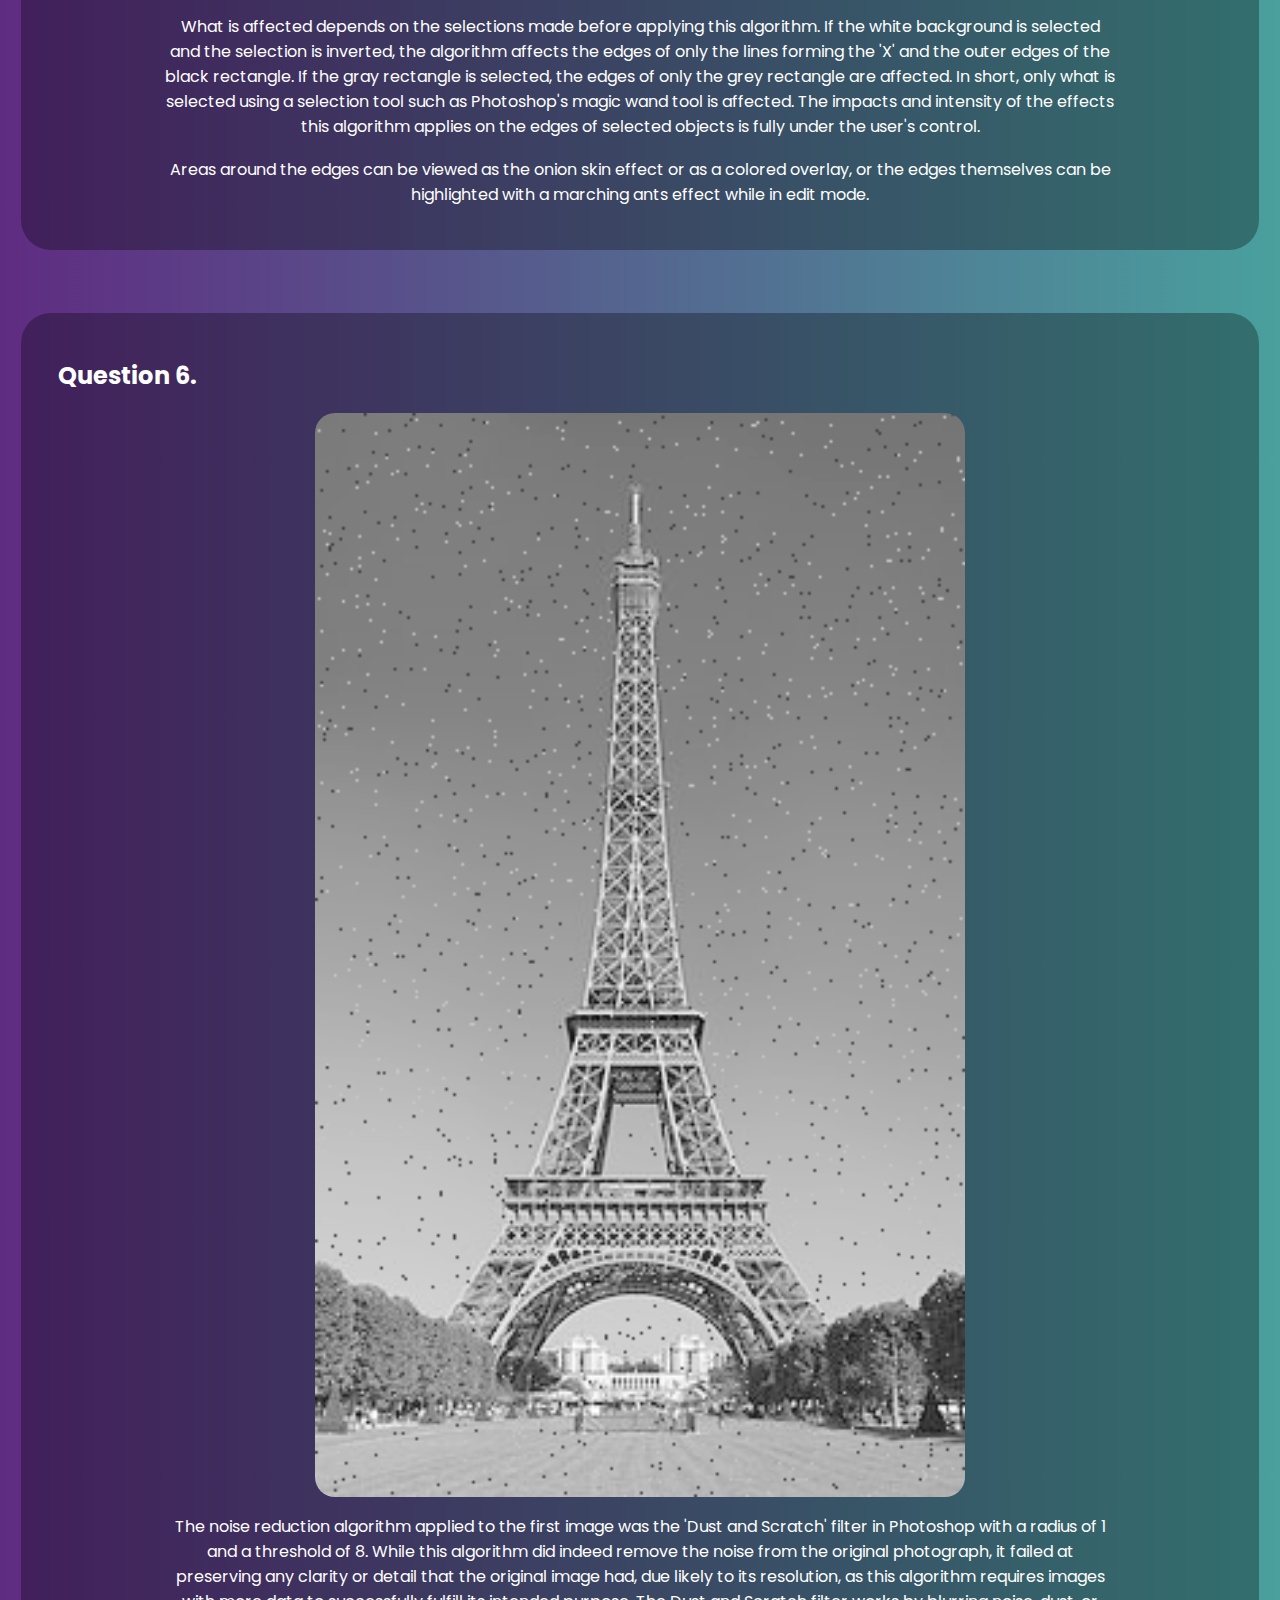
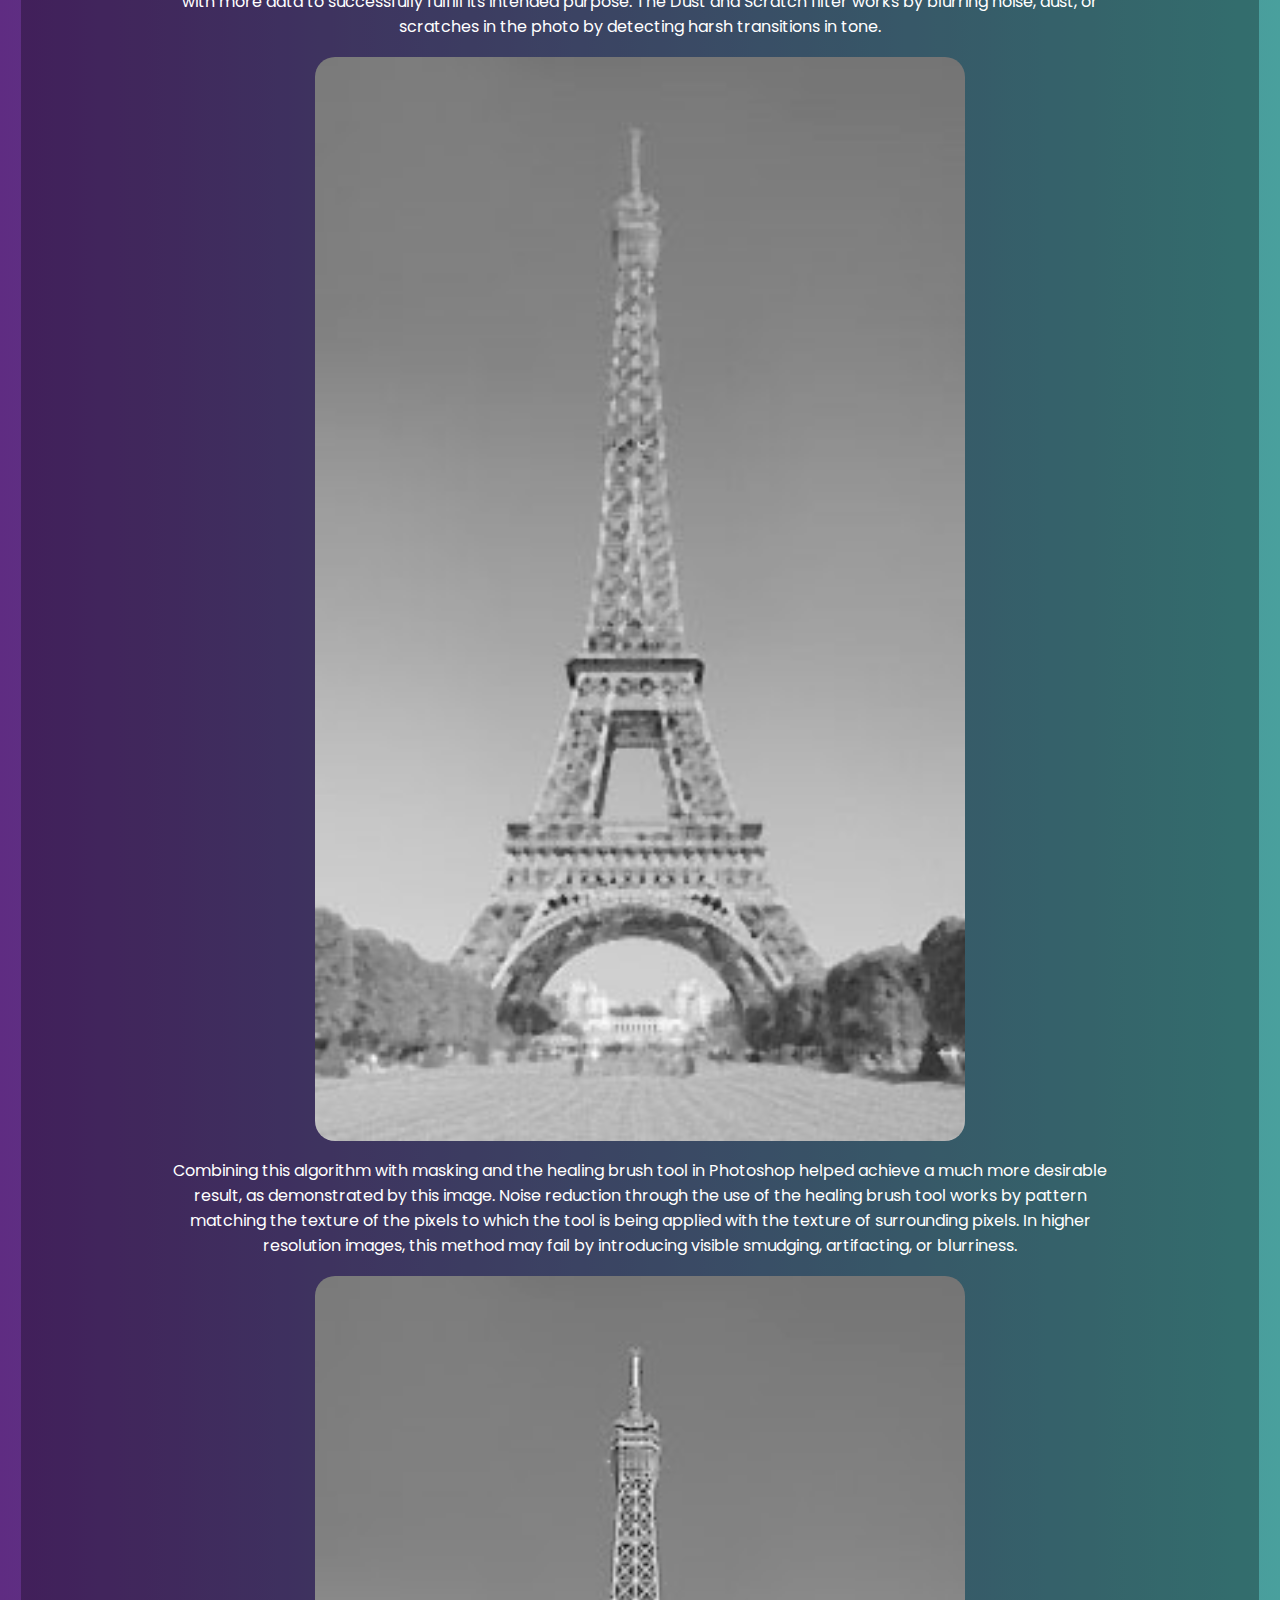
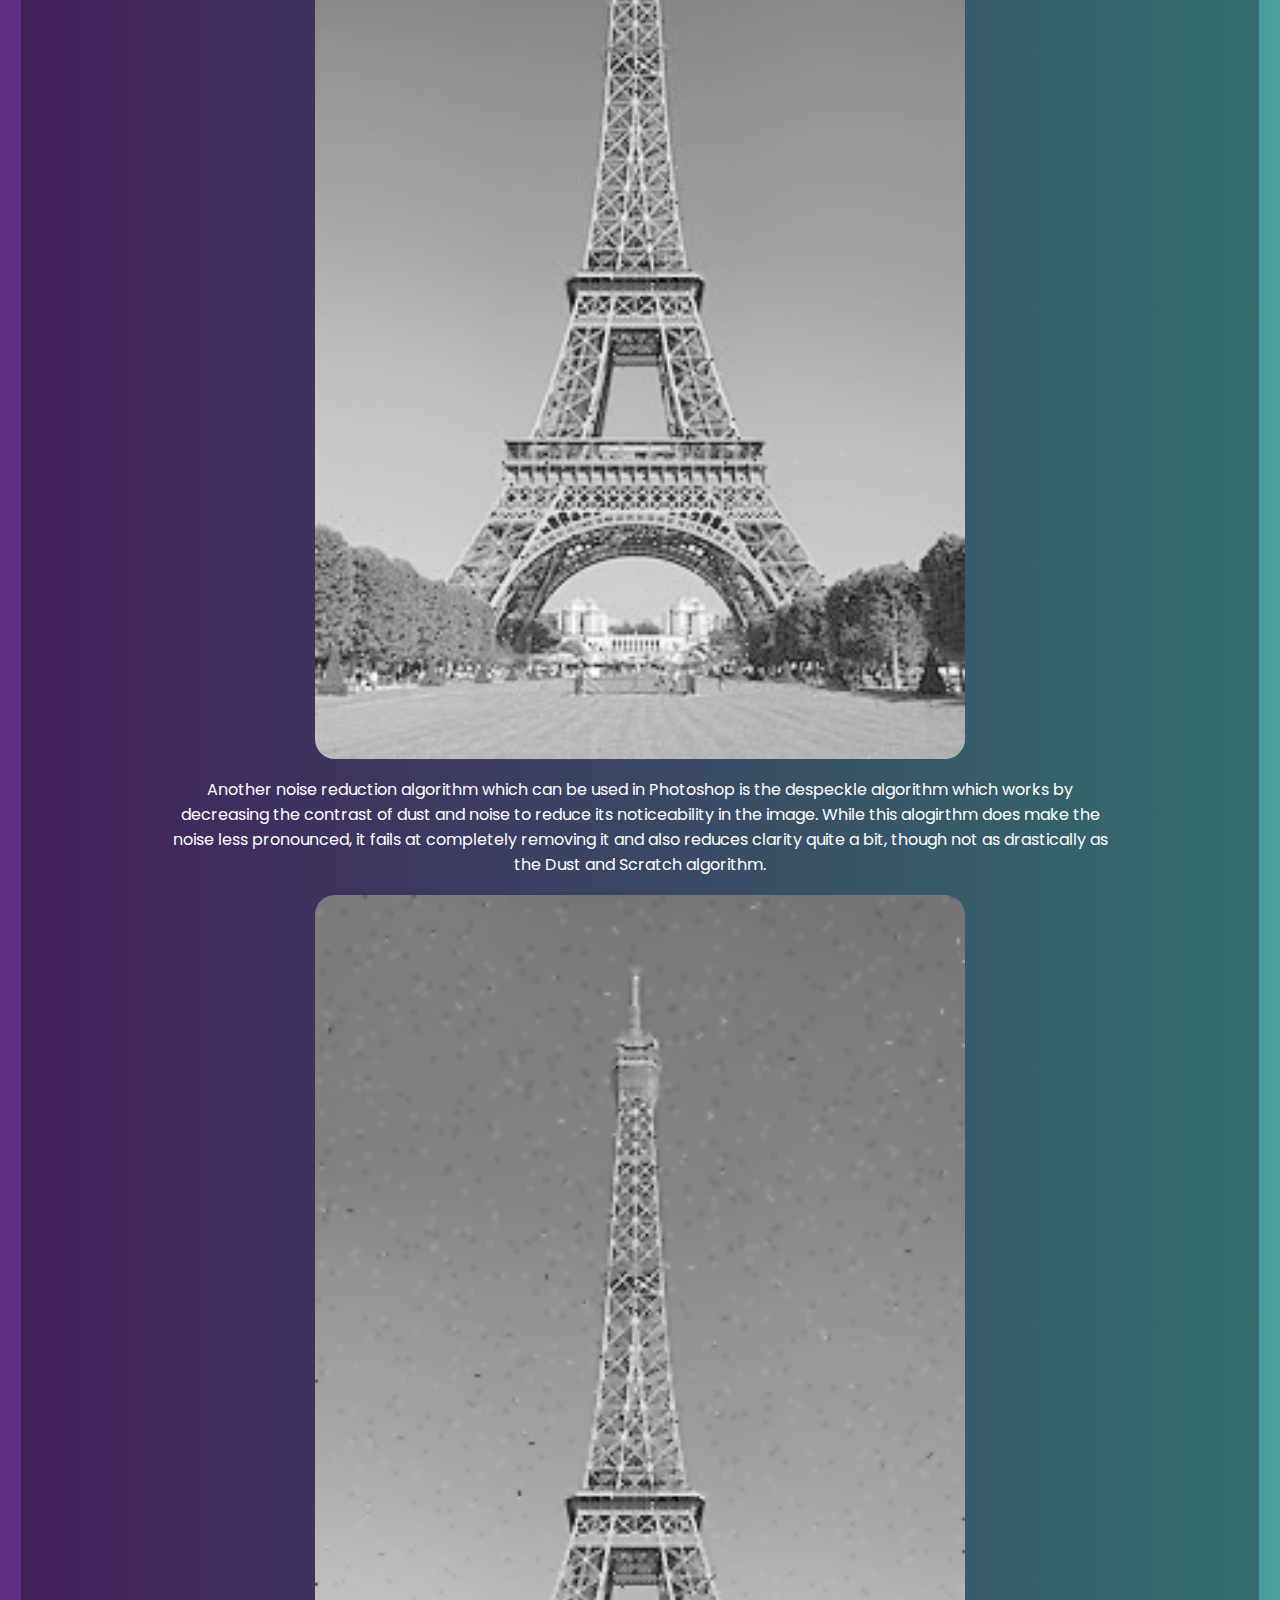
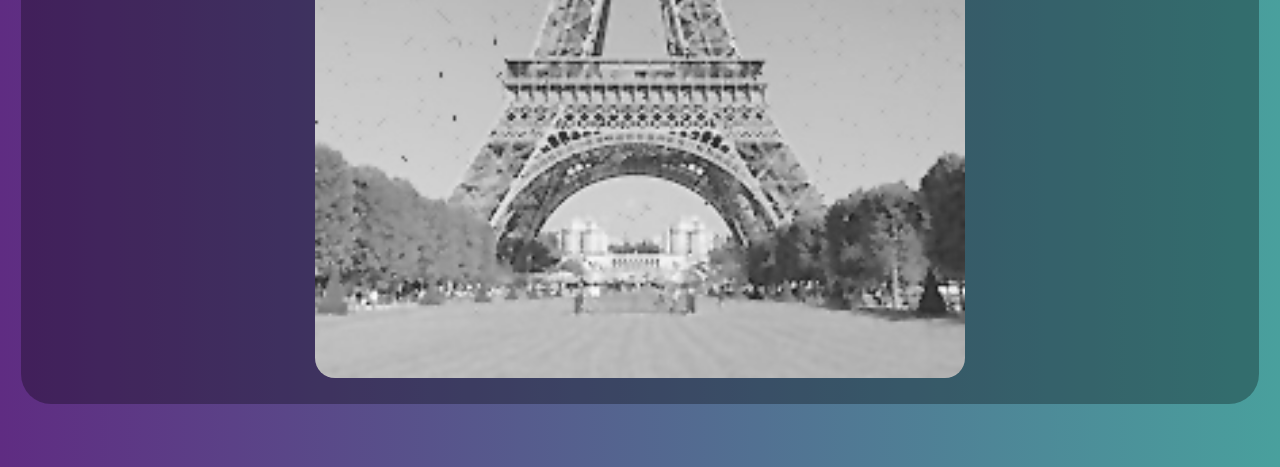
==== commit 1cefd4e3: "Add files via upload" ====
--- a/A2.html
+++ b/A2.html
@@ -7,6 +7,9 @@
     <link rel="stylesheet" href="styles_secondary.css">
 </head>
 <body>
+    <h1>
+        Image Modification - Thresholding, Edge Detection, & Noise
+    </h1>
     <div id="Q1">
         <h2>
             Question 1.
--- a/styles_secondary.css
+++ b/styles_secondary.css
@@ -9,7 +9,6 @@
     font-family: 'Poppins', sans-serif;
     color: white;
 }
-
 
 #About, #Contact{
     margin: 2% 30% 0px 30%;
@@ -26,7 +25,7 @@
     margin-top: 8%;
     }
 
-#Q1, #Q2, #Q3, #Q4, #Q5, #Q6{
+#Q1, #Q2, #Q3, #Q4, #Q5, #Q6 {
     text-align: center;
     background-color: rgba(0, 0, 0, 0.3);
     margin: 5% 1% 5% 1%;
@@ -42,7 +41,7 @@
     width: 650px;
 }
 
-p{
+p, li{
     padding-left: 10%;
     padding-right: 10%;
     margin-top: 1.5%;
@@ -52,4 +51,9 @@
 h2{
     text-align: left;
     padding-left: 1%;
-}+}
+
+h1{
+    text-align: center;
+    margin-top: 5%;
+}
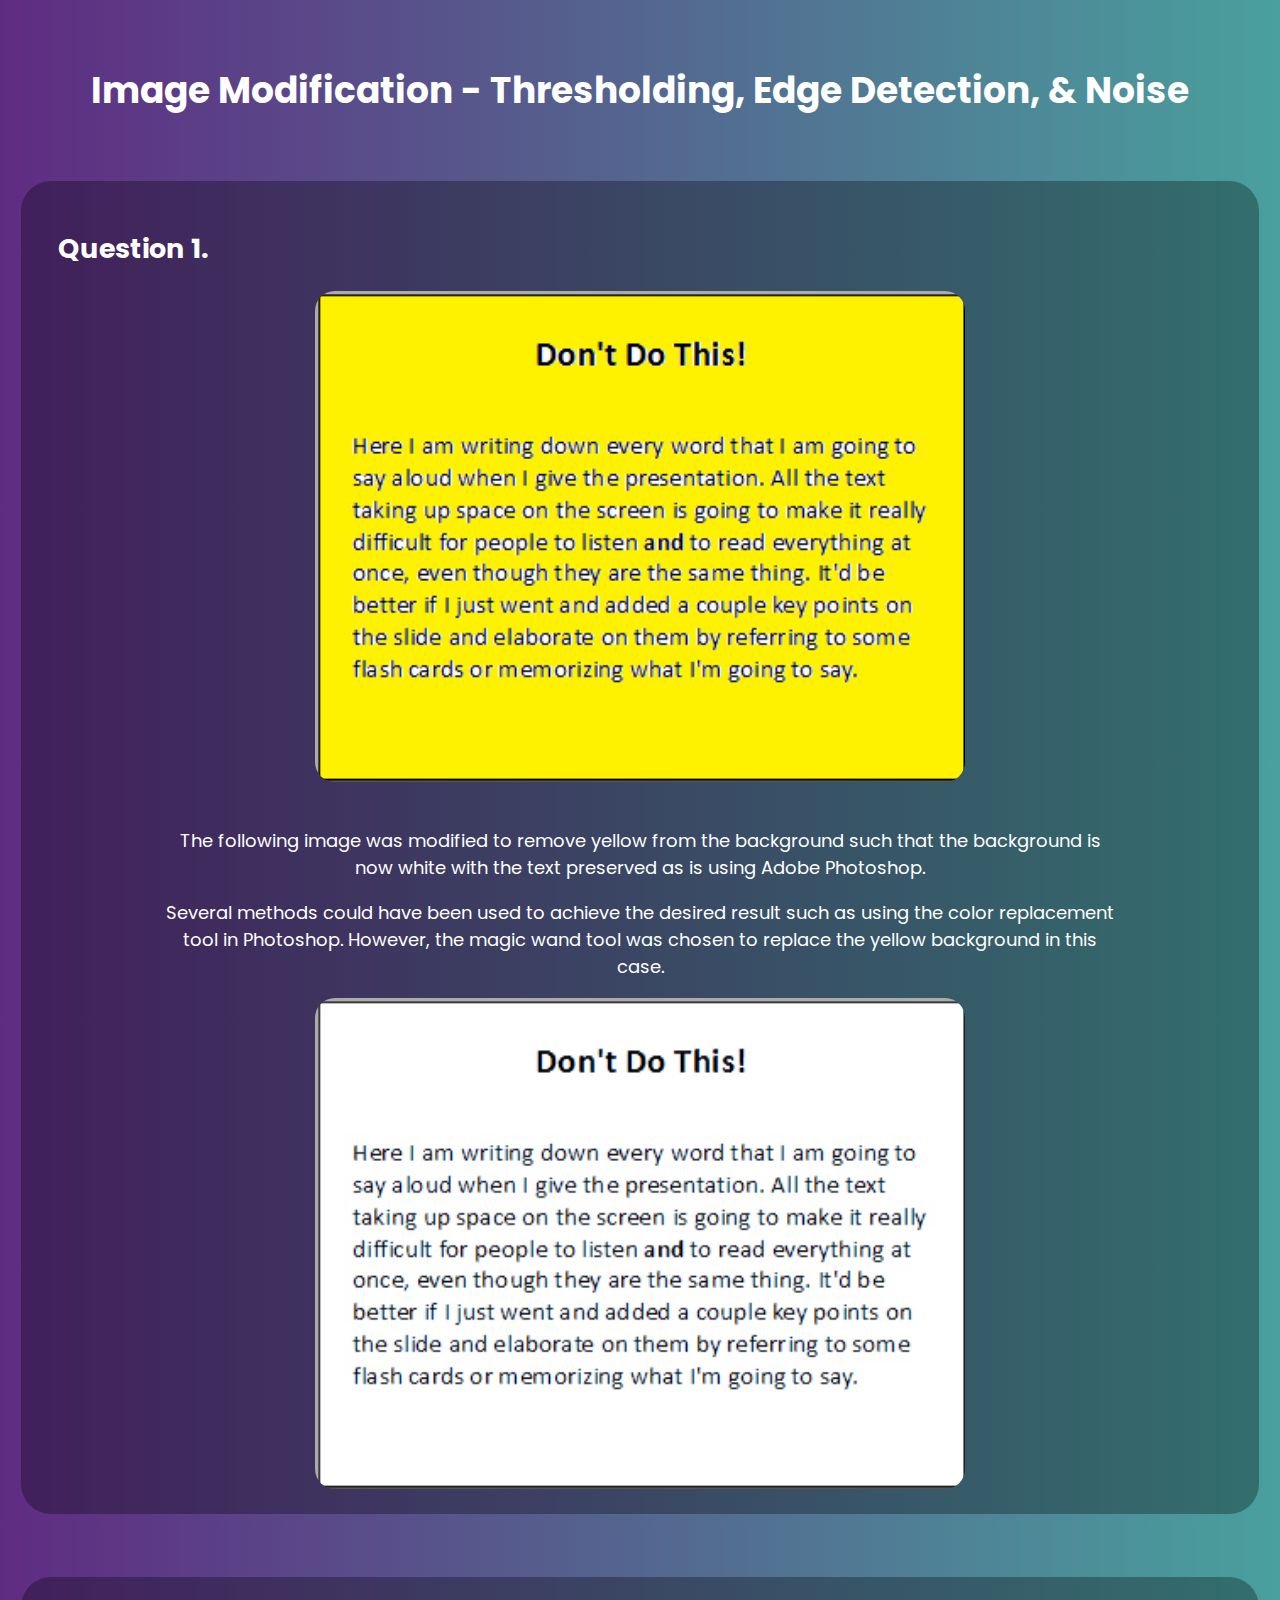
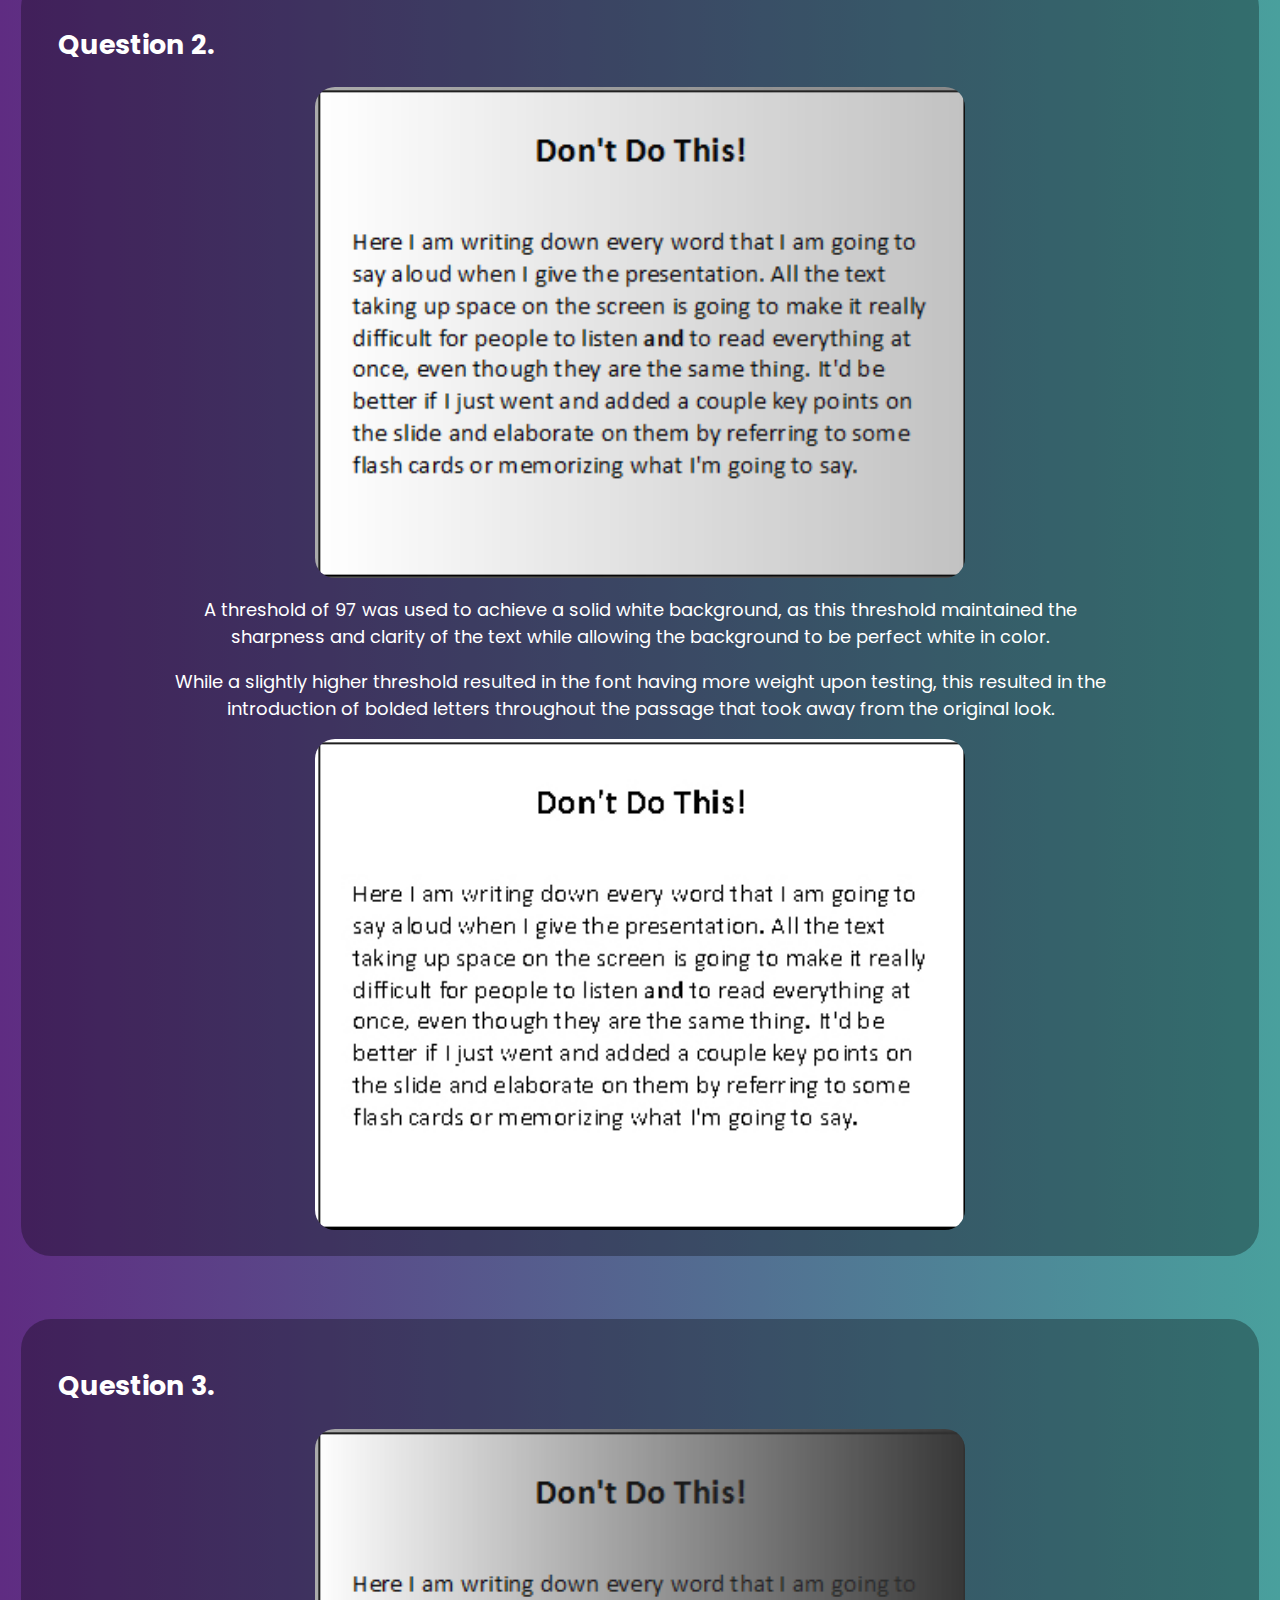
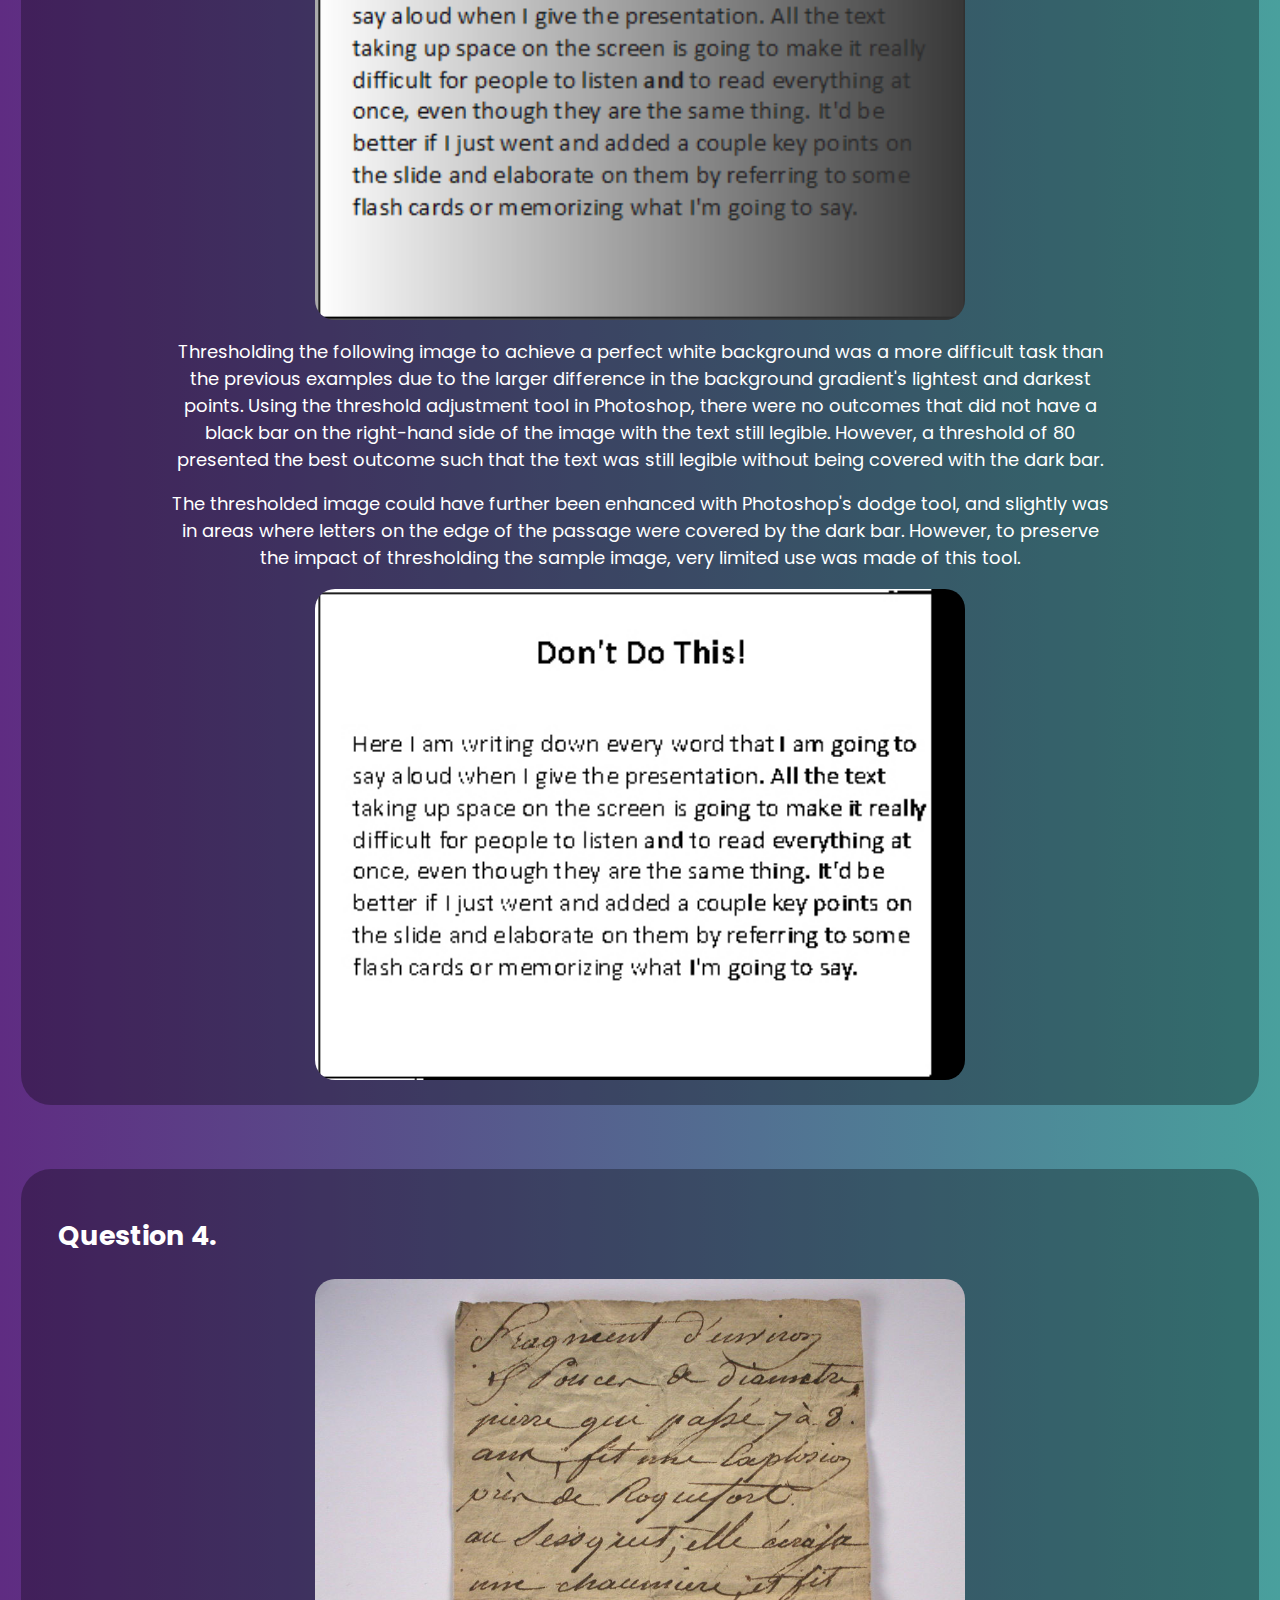
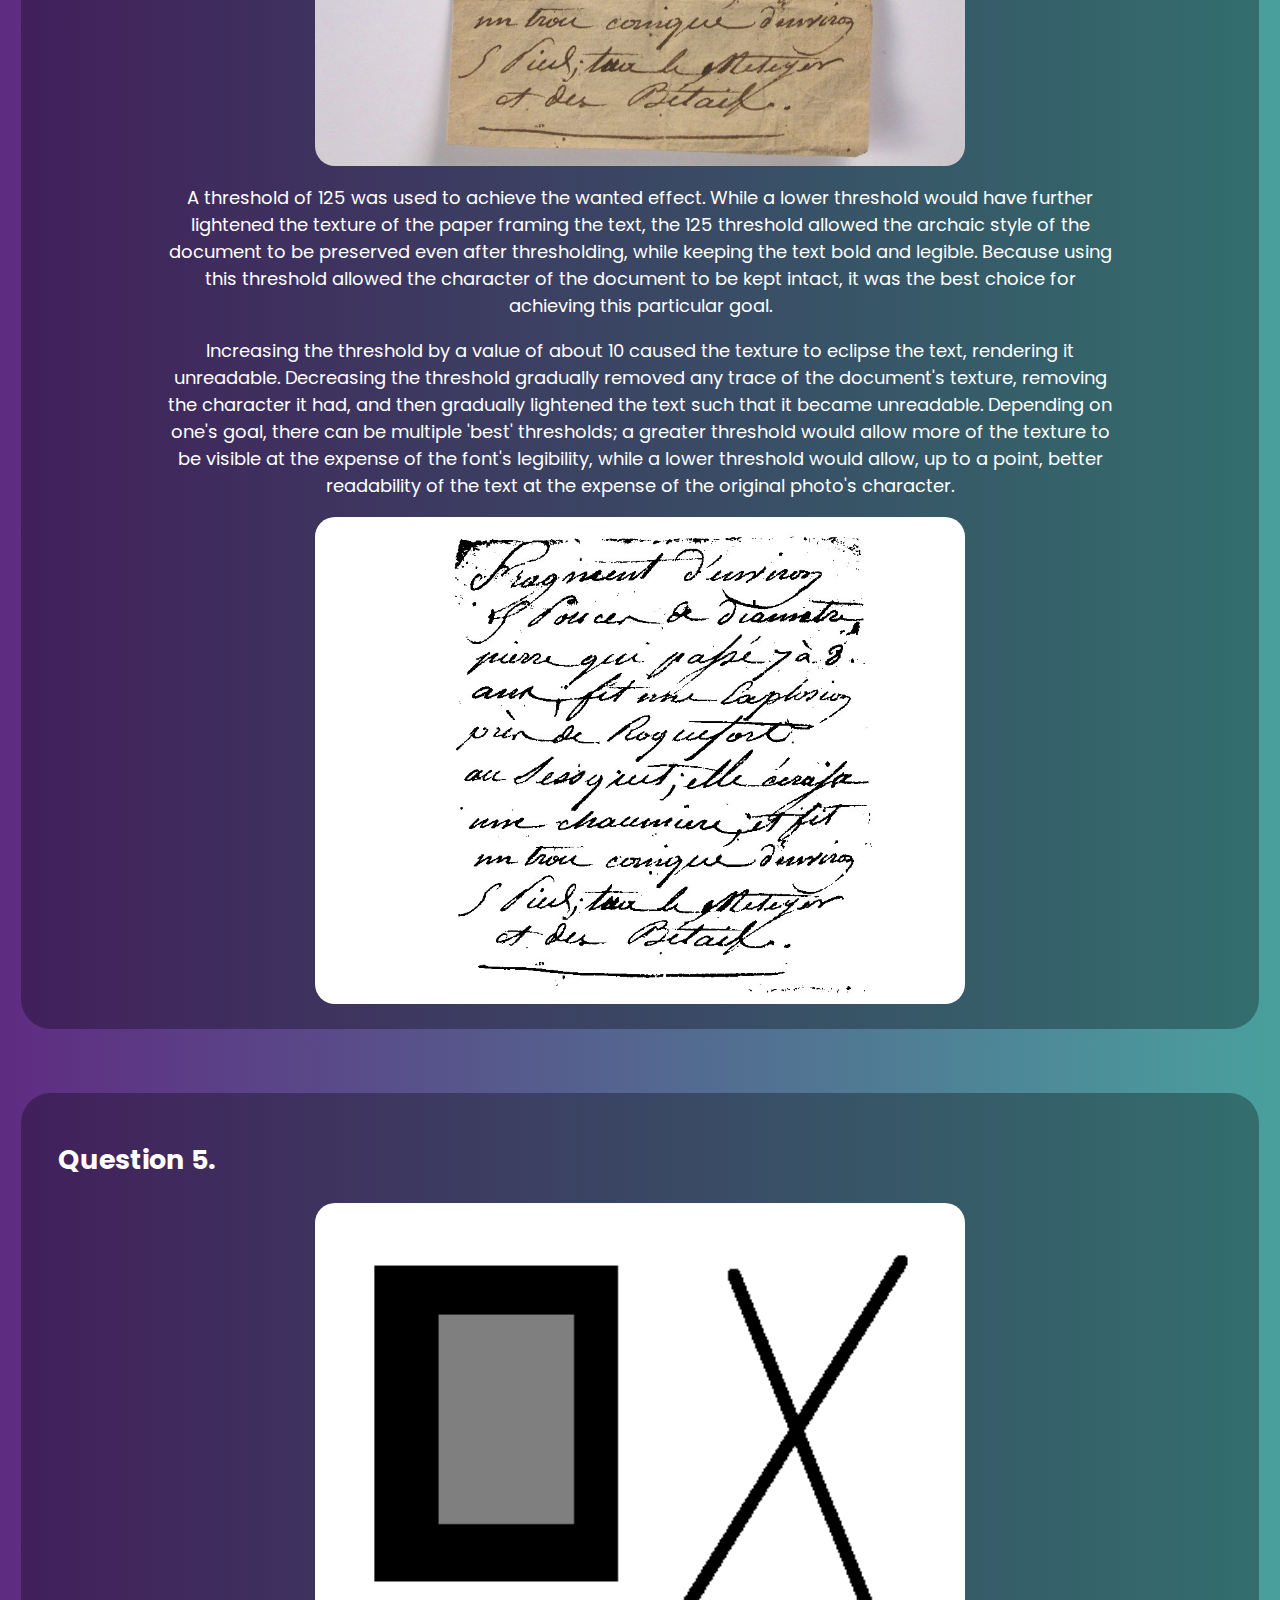
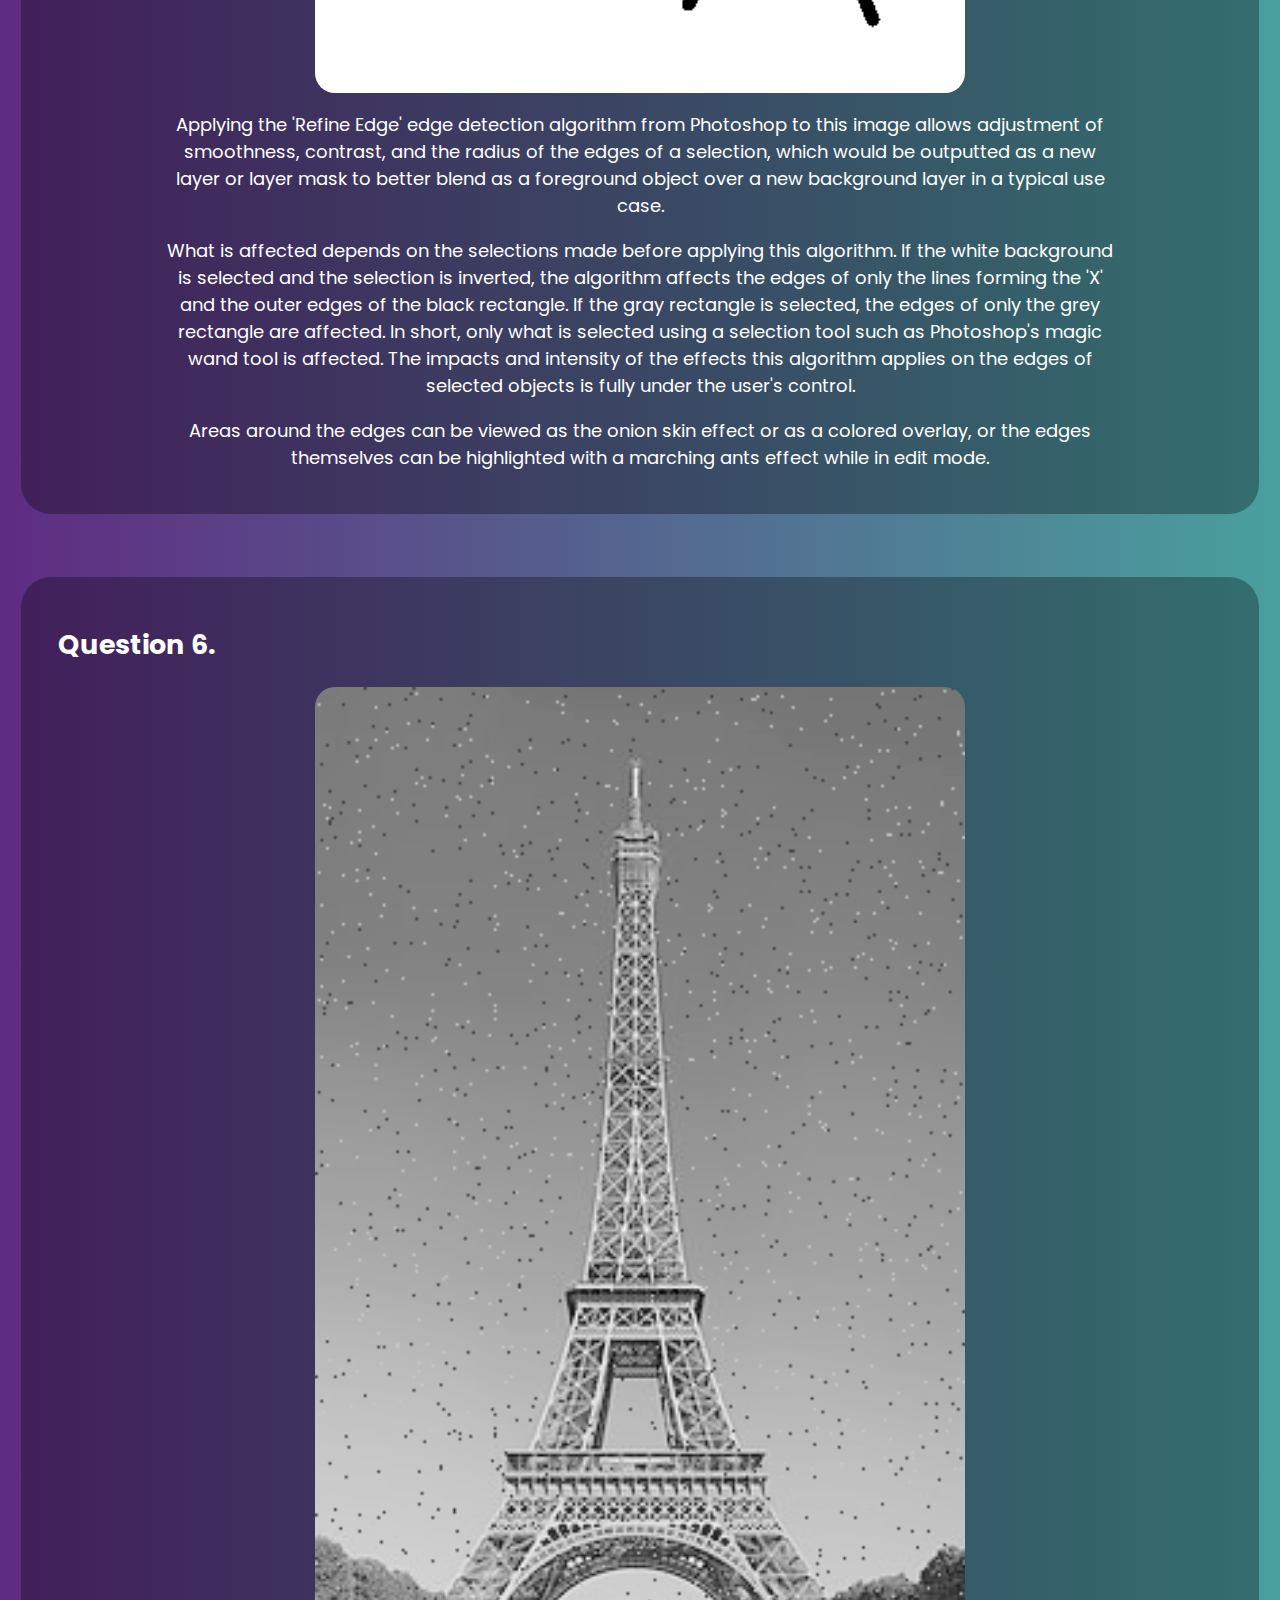
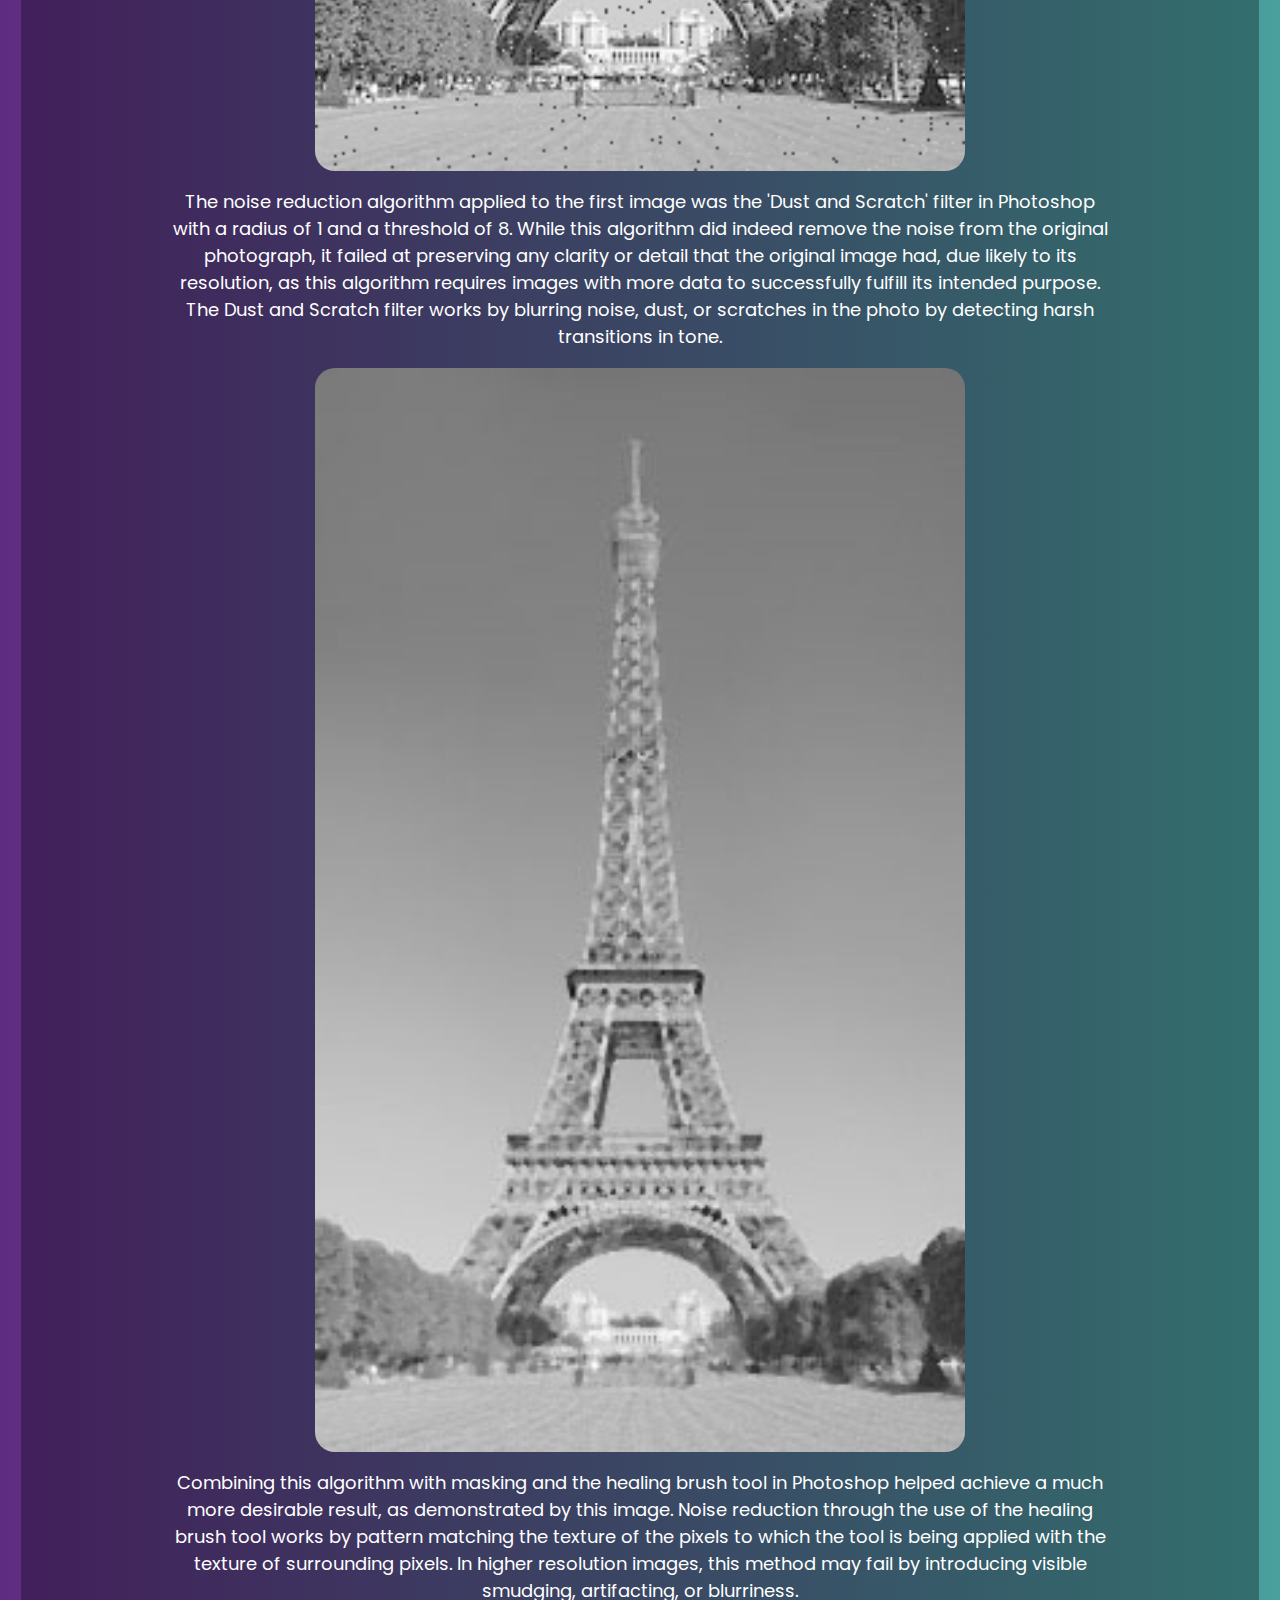
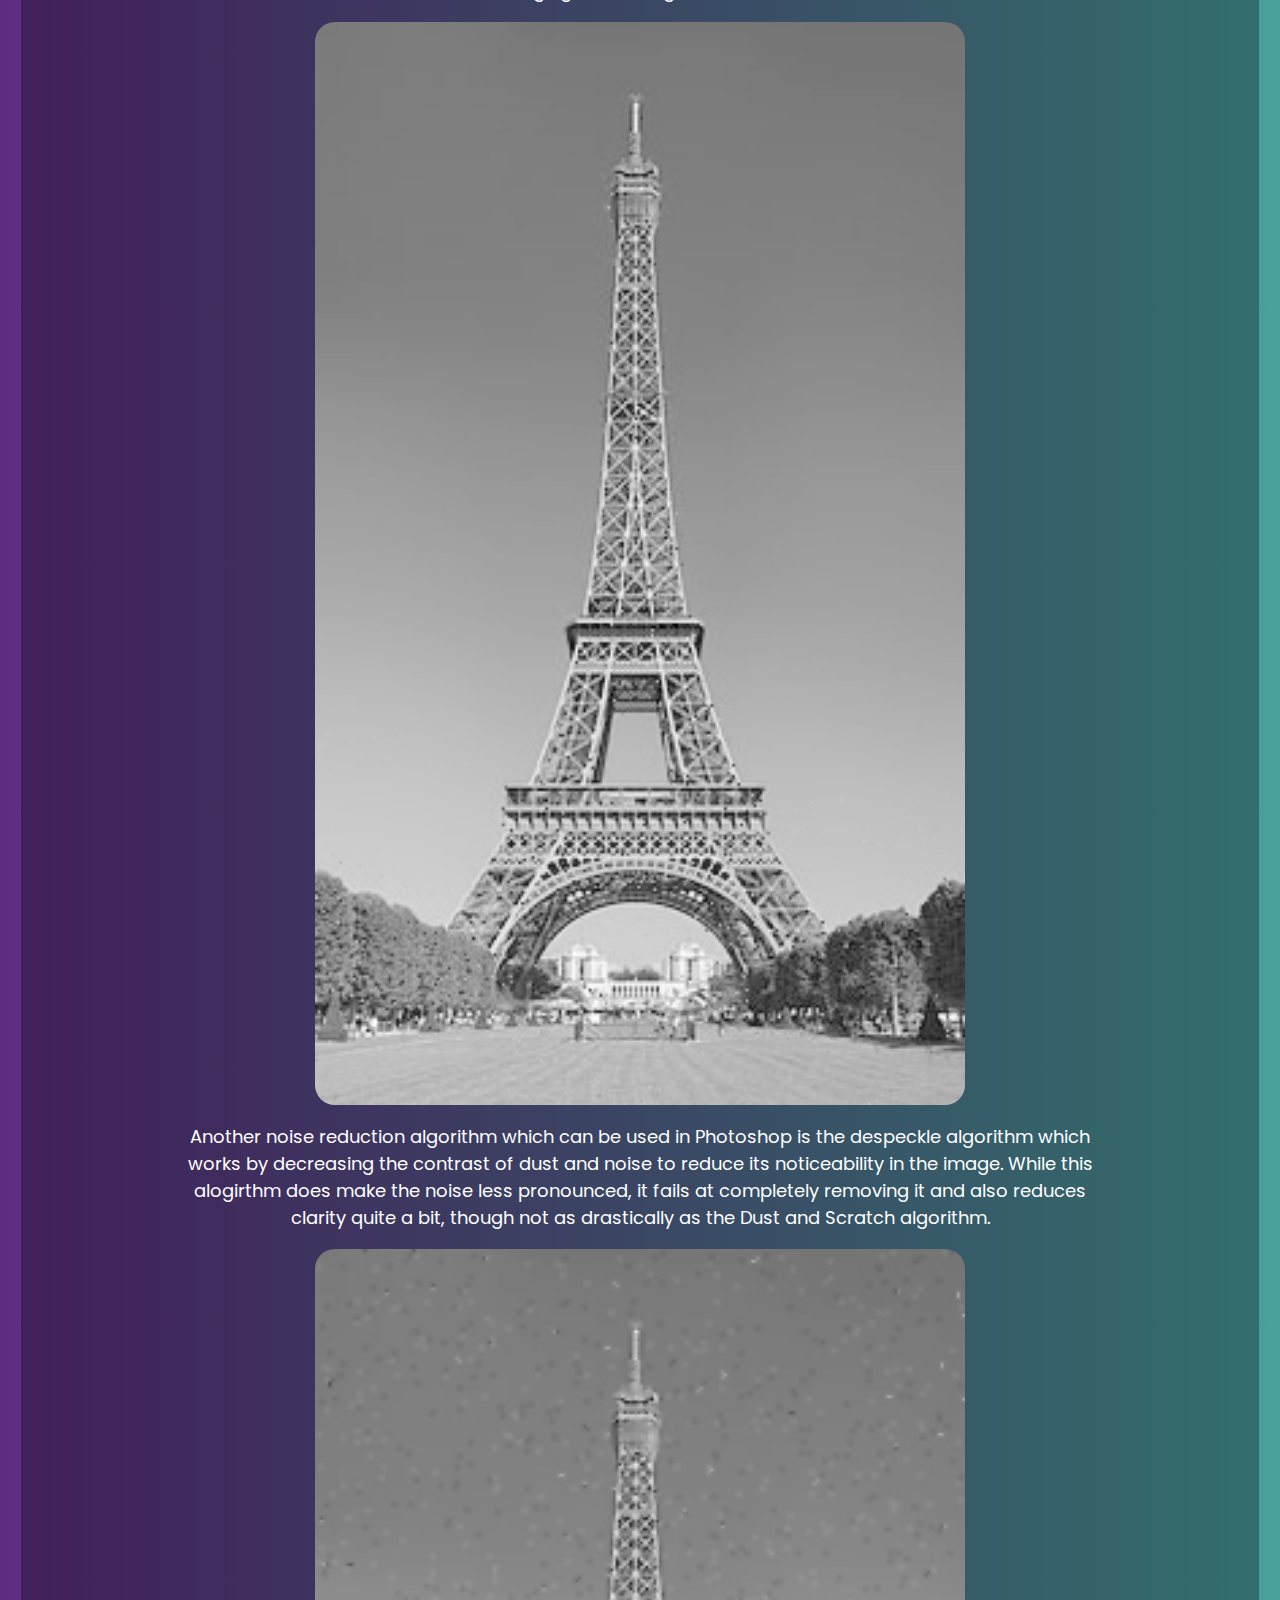
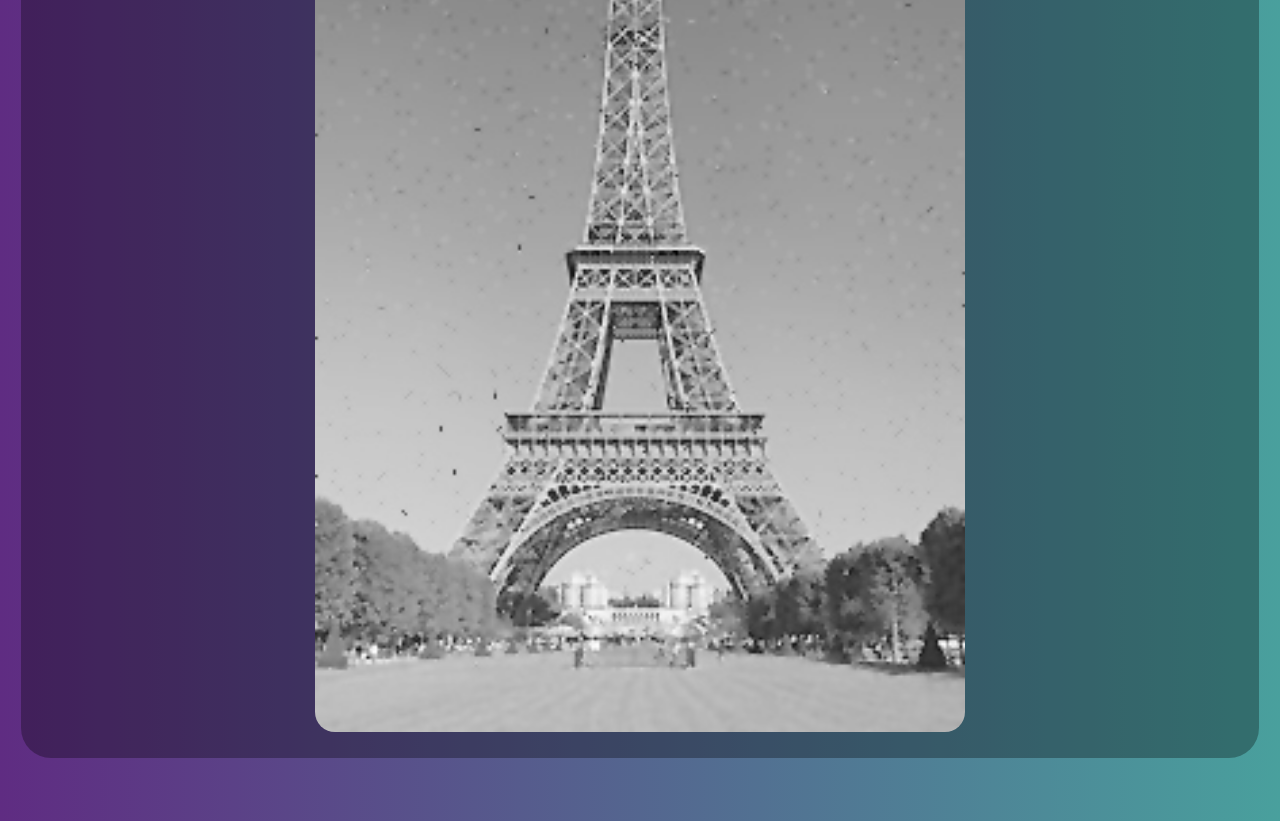
==== commit 44a11460: "Add files via upload" ====
--- a/A2.html
+++ b/A2.html
@@ -3,7 +3,7 @@
 <head>
     <meta charset="UTF-8">
     <meta name="viewport" content="width=device-width, initial-scale=1.0">
-    <title>Assignment 2</title>
+    <title>Image Modification</title>
     <link rel="stylesheet" href="styles_secondary.css">
 </head>
 <body>
--- a/styles_secondary.css
+++ b/styles_secondary.css
@@ -8,6 +8,7 @@
     background: linear-gradient(to left, #49a09d, #5f2c82); 
     font-family: 'Poppins', sans-serif;
     color: white;
+    font-size: large;
 }
 
 #About, #Contact{
